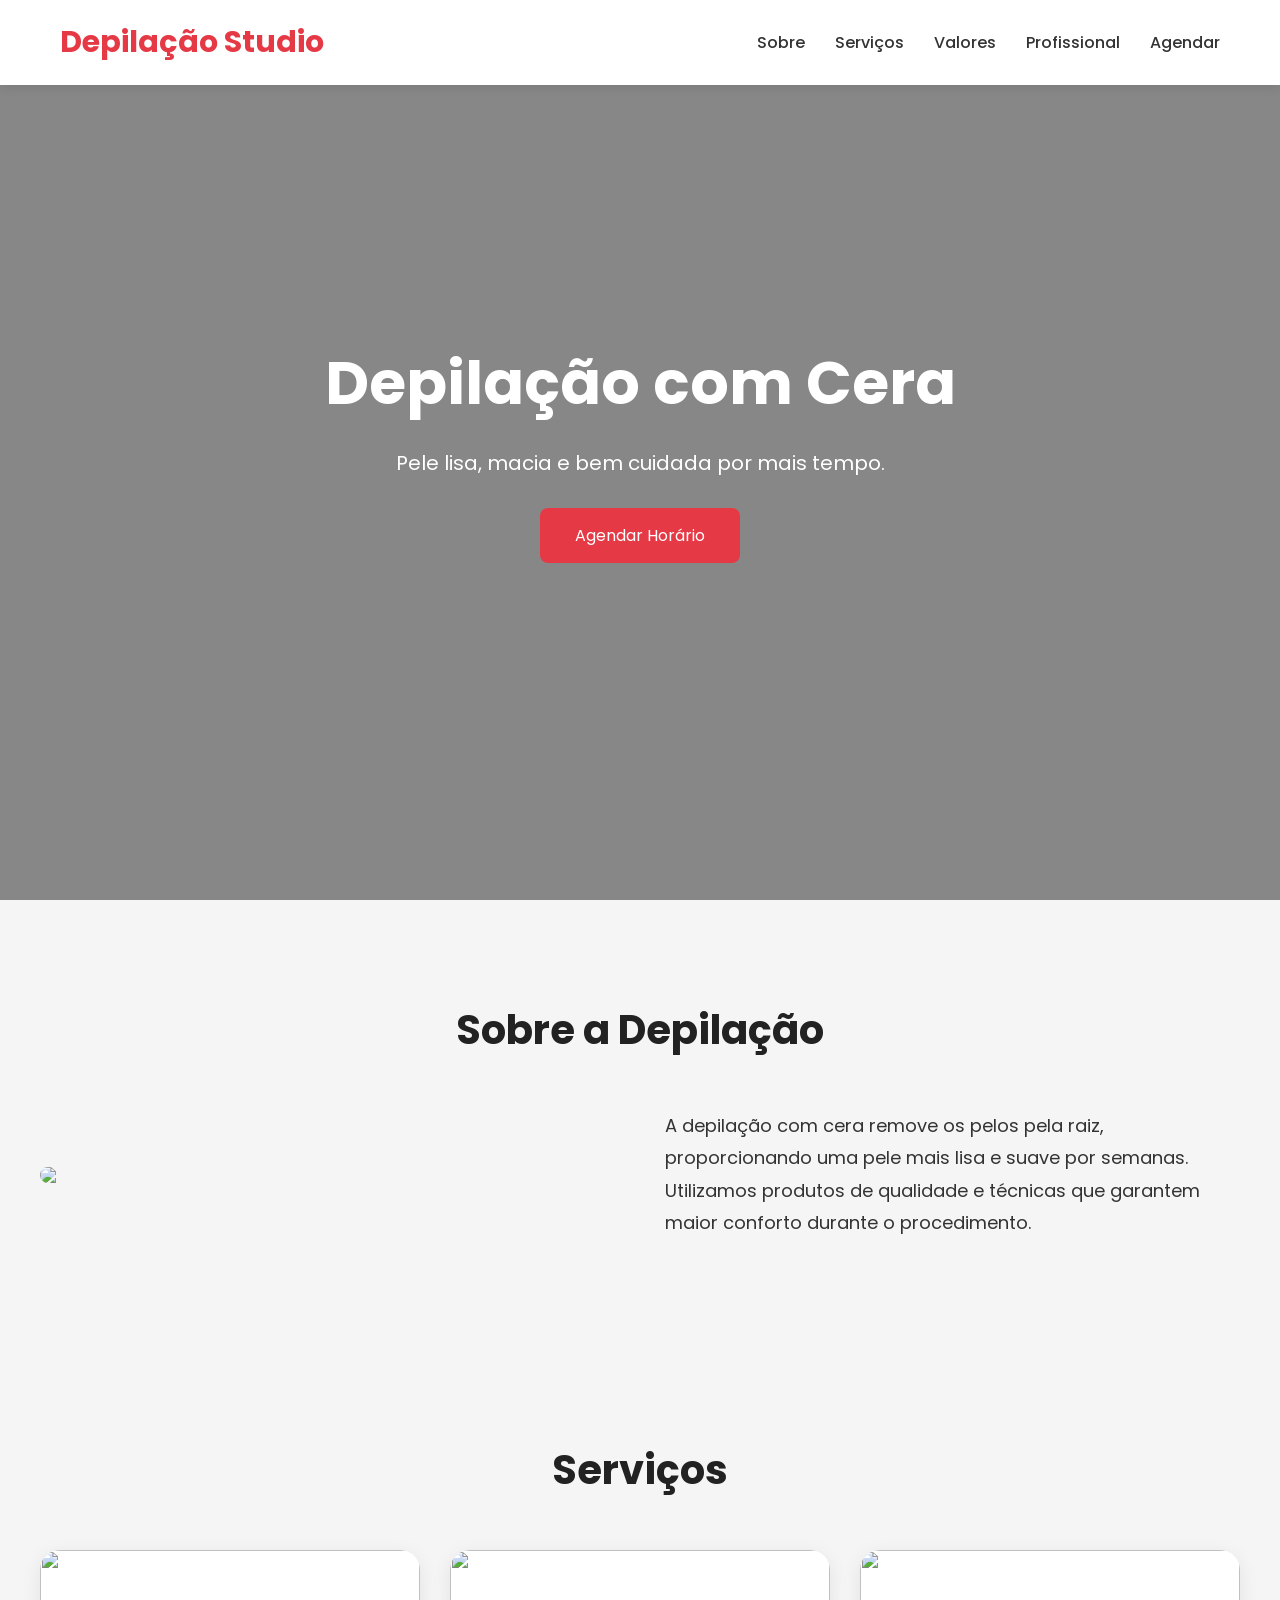
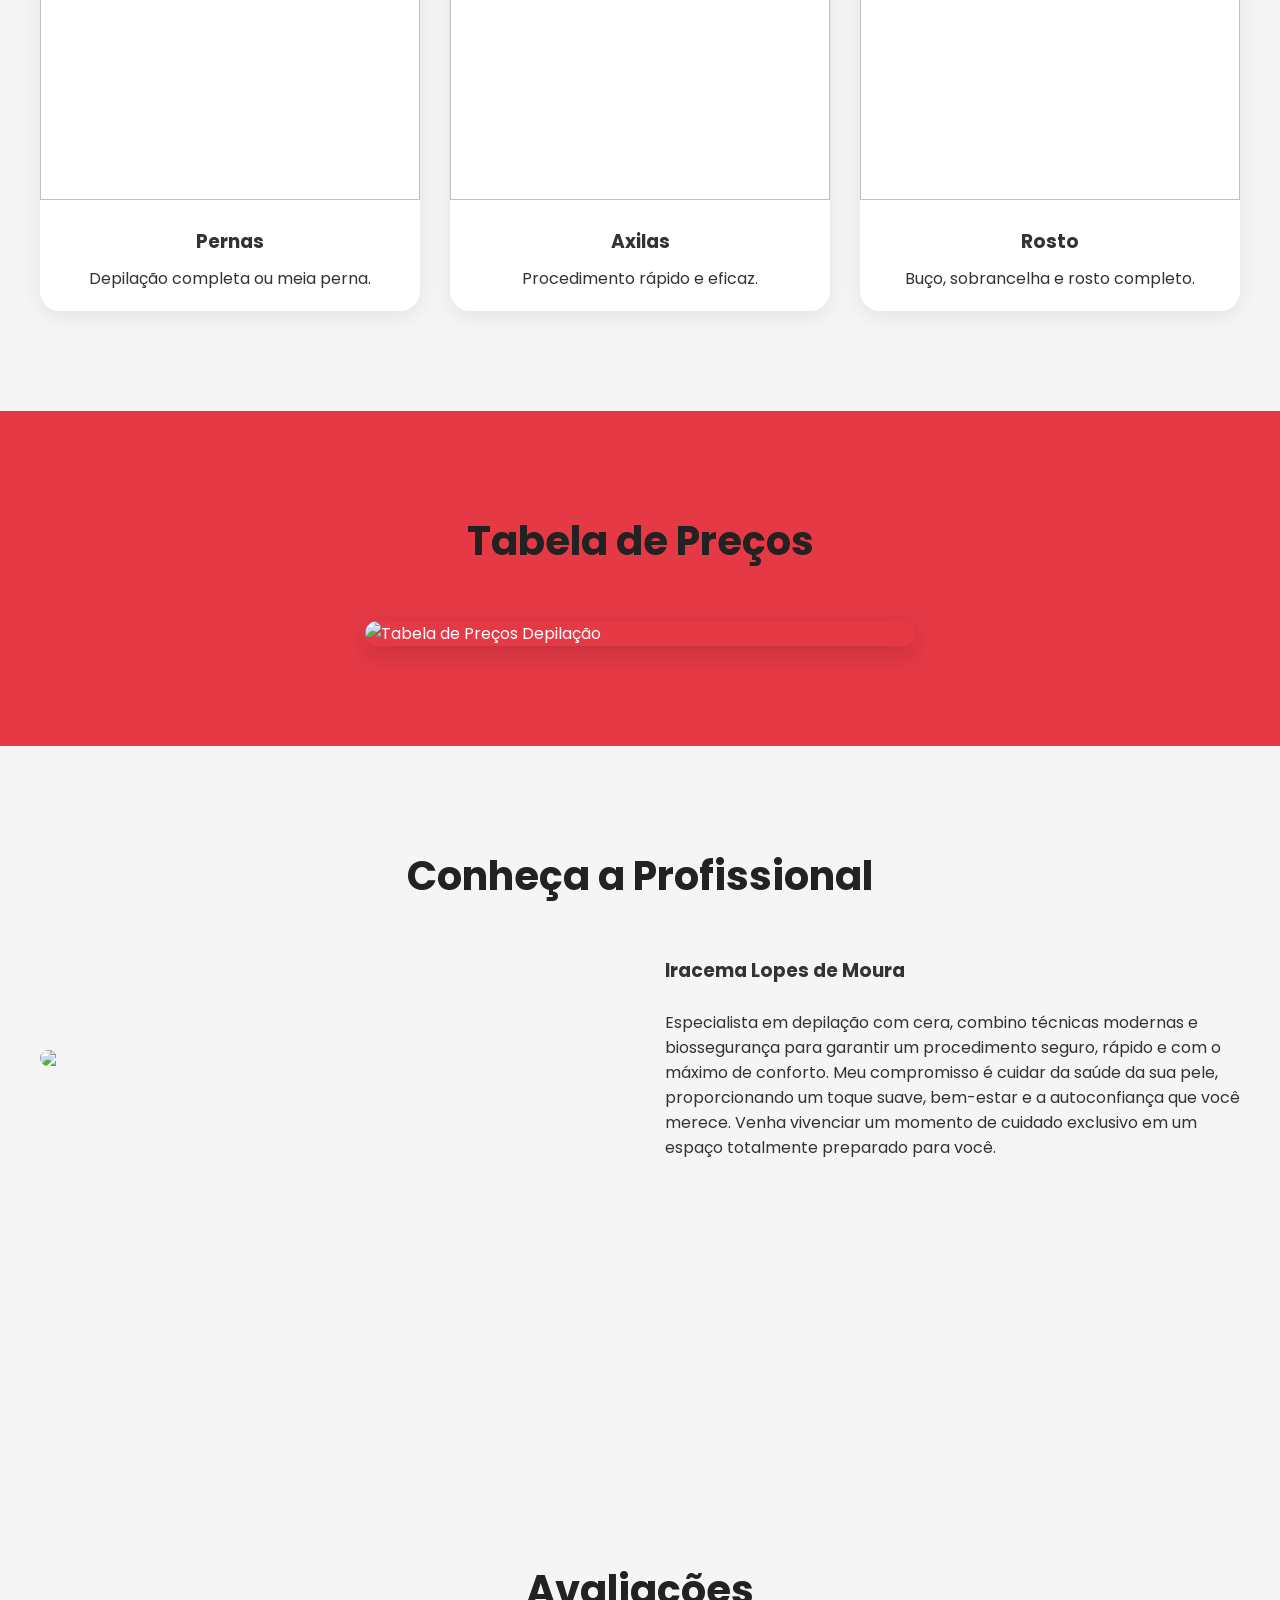
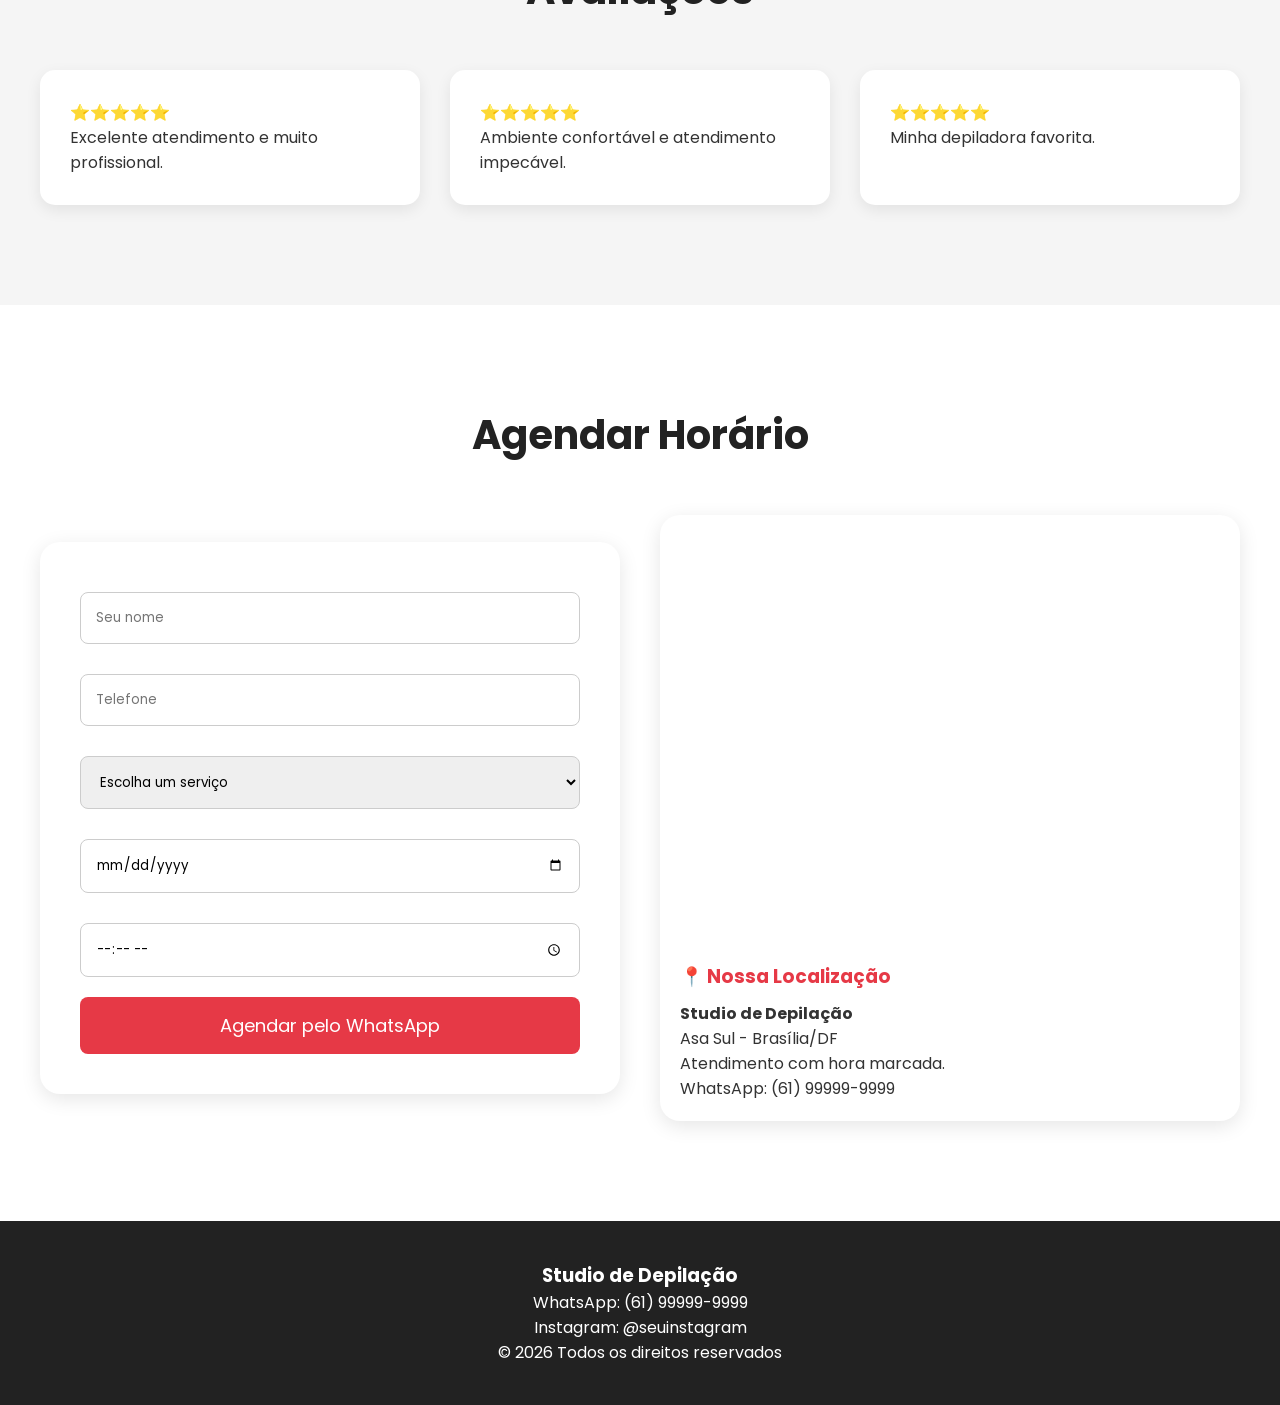
==== index.html @ 539e124a "Criado o site" ====
<!DOCTYPE html>
<html lang="pt-BR">
<head>
<meta charset="UTF-8">
<meta name="viewport" content="width=device-width, initial-scale=1.0">
<title>Studio de Depilação</title>

<link href="https://fonts.googleapis.com/css2?family=Poppins:wght@300;400;500;600;700&display=swap" rel="stylesheet">

<style>

*{
margin:0;
padding:0;
box-sizing:border-box;
font-family:'Poppins',sans-serif;
}

html{
scroll-behavior:smooth;
}

body{
background:#f5f5f5;
color:#333;
}

header{
position:fixed;
width:100%;
top:0;
left:0;
background:white;
box-shadow:0 2px 10px rgba(0,0,0,.1);
z-index:999;
}

nav{
max-width:1200px;
margin:auto;
display:flex;
justify-content:space-between;
align-items:center;
padding:20px;
}

.logo{
font-size:30px;
font-weight:700;
color:#e63946;
}

nav ul{
display:flex;
list-style:none;
gap:30px;
}

nav a{
text-decoration:none;
color:#333;
font-weight:500;
}

.hero{
height:100vh;
background:
linear-gradient(rgba(0,0,0,.45),rgba(0,0,0,.45)),
url('Reall.png');
background-size:cover;
background-position:center;
display:flex;
align-items:center;
justify-content:center;
text-align:center;
color:white;
padding:20px;
}

.hero-content h1{
font-size:60px;
margin-bottom:20px;
}

.hero-content p{
font-size:20px;
margin-bottom:30px;
}

.btn{
background:#e63946;
padding:15px 35px;
color:white;
text-decoration:none;
border-radius:8px;
display:inline-block;
transition:.3s;
}

.btn:hover{
background:#c1121f;
}

section{
padding:100px 20px;
}

.container{
max-width:1200px;
margin:auto;
}

.section-title{
text-align:center;
font-size:40px;
margin-bottom:50px;
color:#222;
}

.about{
display:grid;
grid-template-columns:1fr 1fr;
gap:50px;
align-items:center;
}

.about img{
width:100%;
border-radius:20px;
}

.about p{
line-height:1.8;
font-size:18px;
}

.services{
display:grid;
grid-template-columns:repeat(auto-fit,minmax(250px,1fr));
gap:30px;
}

.card{
background:white;
border-radius:20px;
overflow:hidden;
box-shadow:0 5px 20px rgba(0,0,0,.08);
transition:.3s;
}

.card:hover{
transform:translateY(-10px);
}

.card img{
width:100%;
height:250px;
object-fit:cover;
}

.card-content{
padding:20px;
text-align:center;
}

.card-content h3{
margin-bottom:10px;
}

.pricing{
background:#e63946;
color:white;
}

.price-card {
background: transparent;
max-width: 550px; /* Tamanho ideal para visualização da tabela no PC */
margin: auto;
border-radius: 20px;
overflow: hidden;
box-shadow: 0 8px 25px rgba(0,0,0,.15);
}

.price-card img {
width: 100%;      /* Força a imagem a ocupar todo o espaço do card */
height: auto;     /* Mantém a proporção perfeita sem distorcer */
display: block;
}

.price-list{
list-style:none;
padding:30px;
}

.price-list li{
display:grid;
grid-template-columns:20px 1fr auto;
gap:10px;
align-items:center;
padding:14px 0;
border-bottom:1px solid #eee;
font-size:18px;
color:#333;
}

.price-list li:last-child{
border-bottom:none;
}

.price-list li::before{
content:"•";
color:#e63946;
font-size:28px;
}

.price-list strong{
color:#e63946;
}

.professional{
display:grid;
grid-template-columns:1fr 1fr;
gap:50px;
align-items:center;
}

.professional img{
width:100%;
border-radius:20px;
}

.gallery{
display:grid;
grid-template-columns:repeat(auto-fit,minmax(300px,1fr));
gap:20px;
}

.gallery img{
width:100%;
height:300px;
object-fit:cover;
border-radius:15px;
}

.testimonials{
display:grid;
grid-template-columns:repeat(auto-fit,minmax(300px,1fr));
gap:30px;
}

.testimonial{
background:white;
padding:30px;
border-radius:15px;
box-shadow:0 5px 15px rgba(0,0,0,.08);
}

.booking{
background:#fff;
}

.booking-grid{
display:grid;
grid-template-columns:1fr 1fr;
gap:40px;
align-items:start;
}

.map-box{
background:white;
padding:20px;
border-radius:20px;
box-shadow:0 5px 20px rgba(0,0,0,.1);
}

.map-box iframe{
width:100%;
height:400px;
border:none;
border-radius:15px;
}

.location-info{
margin-top:20px;
}

.location-info h3{
color:#e63946;
margin-bottom:10px;
}

form{
background:white;
padding:40px;
border-radius:20px;
box-shadow:0 5px 20px rgba(0,0,0,.1);
max-width:700px;
margin:auto;
}

input,
select,
textarea{
width:100%;
padding:15px;
margin-top:10px;
margin-bottom:20px;
border:1px solid #ccc;
border-radius:8px;
}

button{
background:#e63946;
color:white;
border:none;
padding:15px;
width:100%;
font-size:18px;
border-radius:8px;
cursor:pointer;
}

footer{
background:#222;
color:white;
text-align:center;
padding:40px;
}

@media(max-width:768px){

.hero-content h1{
font-size:38px;
}

.about,
.professional,
.booking-grid{
grid-template-columns:1fr;
}

nav ul{
display:none;
}

}

</style>
</head>

<body>

<header>
<nav>

<div class="logo">Depilação Studio</div>

<ul>
<li><a href="#sobre">Sobre</a></li>
<li><a href="#servicos">Serviços</a></li>
<li><a href="#valores">Valores</a></li>
<li><a href="#profissional">Profissional</a></li>
<li><a href="#agendar">Agendar</a></li>
</ul>

</nav>
</header>

<section class="hero">

<div class="hero-content">

<h1>Depilação com Cera</h1>

<p>Pele lisa, macia e bem cuidada por mais tempo.</p>

<a href="#agendar" class="btn">
Agendar Horário
</a>

</div>

</section>

<section id="sobre">

<div class="container">

<h2 class="section-title">
Sobre a Depilação
</h2>

<div class="about">

<img src="Cerareal.png">

<div>

<p>
A depilação com cera remove os pelos pela raiz,
proporcionando uma pele mais lisa e suave por semanas.
Utilizamos produtos de qualidade e técnicas que garantem
maior conforto durante o procedimento.
</p>

</div>

</div>

</div>

</section>

<section id="servicos">

<div class="container">

<h2 class="section-title">
Serviços
</h2>

<div class="services">
<div class="card">
<img src="pernas.jpg">
<div class="card-content">
<h3>Pernas</h3>
<p>Depilação completa ou meia perna.</p>
</div>
</div>

<div class="card">
<img src="axilass.jpg">
<div class="card-content">
<h3>Axilas</h3>
<p>Procedimento rápido e eficaz.</p>
</div>
</div>

<div class="card">
<img src="rosto.jpg">
<div class="card-content">
<h3>Rosto</h3>
<p>Buço, sobrancelha e rosto completo.</p>
</div>
</div>

</div>

</div>

</section>

<section id="valores" class="pricing">

<div class="container">

<h2 class="section-title">
Tabela de Preços
</h2>

<div class="price-card">

<img src="Gemini_Generated_Image_33wbr433wbr433wb.png" alt="Tabela de Preços Depilação">

</div>

</div>

</section>

<section id="profissional">

<div class="container">

<h2 class="section-title">
Conheça a Profissional
</h2>

<div class="professional">

<img src="Captura de tela 2026-06-19 001418.png">

<div>

<h3>Iracema Lopes de Moura</h3>

<br>

<p>
Especialista em depilação com cera, combino técnicas modernas e biossegurança para garantir um procedimento seguro, rápido e com o máximo de conforto. Meu compromisso é cuidar da saúde da sua pele, proporcionando um toque suave, bem-estar e a autoconfiança que você merece. Venha vivenciar um momento de cuidado exclusivo em um espaço totalmente preparado para você.
</p>

</div>

</div>

</div>

</section>

<section>

<div class="container">

</div>

</div>

</section>

<section>

<div class="container">

<h2 class="section-title">
Avaliações
</h2>

<div class="testimonials">

<div class="testimonial">
⭐⭐⭐⭐⭐
<p>Excelente atendimento e muito profissional.</p>
</div>

<div class="testimonial">
⭐⭐⭐⭐⭐
<p>Ambiente confortável e atendimento impecável.</p>
</div>

<div class="testimonial">
⭐⭐⭐⭐⭐
<p>Minha depiladora favorita.</p>
</div>

</div>

</div>

</section>

<section id="agendar" class="booking">

<div class="container">

<h2 class="section-title">
Agendar Horário
</h2>

<div class="booking-grid">

<form id="bookingForm">

<input
type="text"
id="nome"
placeholder="Seu nome"
required>

<input
type="tel"
id="telefone"
placeholder="Telefone"
required>

<select id="servico" required>

<option value="">
Escolha um serviço
</option>

<option>Perna Inteira</option>
<option>Meia Perna</option>
<option>Contorno Completo</option>
<option>Contorno Simples</option>
<option>Axilas</option>
<option>Buço</option>
<option>Barriga</option>
<option>Costas</option>
<option>Braços</option>
<option>Coxa</option>

</select>

<input
type="date"
id="data"
required>

<input
type="time"
id="hora"
required>

<button type="submit">
Agendar pelo WhatsApp
</button>

</form>

<div class="map-box">

<iframe
src="https://maps.google.com/maps?q=Asa%20Sul%20Brasilia%20DF&t=&z=15&ie=UTF8&iwloc=&output=embed"
loading="lazy"
allowfullscreen>
</iframe>

<div class="location-info">

<h3>📍 Nossa Localização</h3>

<p><strong>Studio de Depilação</strong></p>

<p>Asa Sul - Brasília/DF</p>

<p>Atendimento com hora marcada.</p>

<p>WhatsApp: (61) 99999-9999</p>

</div>

</div>

</div>

</div>

</section>

<footer>

<h3>Studio de Depilação</h3>

<p>WhatsApp: (61) 99999-9999</p>

<p>Instagram: @seuinstagram</p>

<p>©️ 2026 Todos os direitos reservados</p>

</footer>

<script>

document
.getElementById("bookingForm")
.addEventListener("submit", function(e){

e.preventDefault();

const nome =
document.getElementById("nome").value;

const telefone =
document.getElementById("telefone").value;

const servico =
document.getElementById("servico").value;

const data =
document.getElementById("data").value;

const hora =
document.getElementById("hora").value;

const mensagem =
`Olá! Gostaria de agendar um horário.

Nome: ${nome}
Telefone: ${telefone}
Serviço: ${servico}
Data: ${data}
Horário: ${hora}`;

const numero = "5561999999999";

window.open(
`https://wa.me/${numero}?text=${encodeURIComponent(mensagem)}`,
"_blank"
);

});

</script>

</body>
</html>
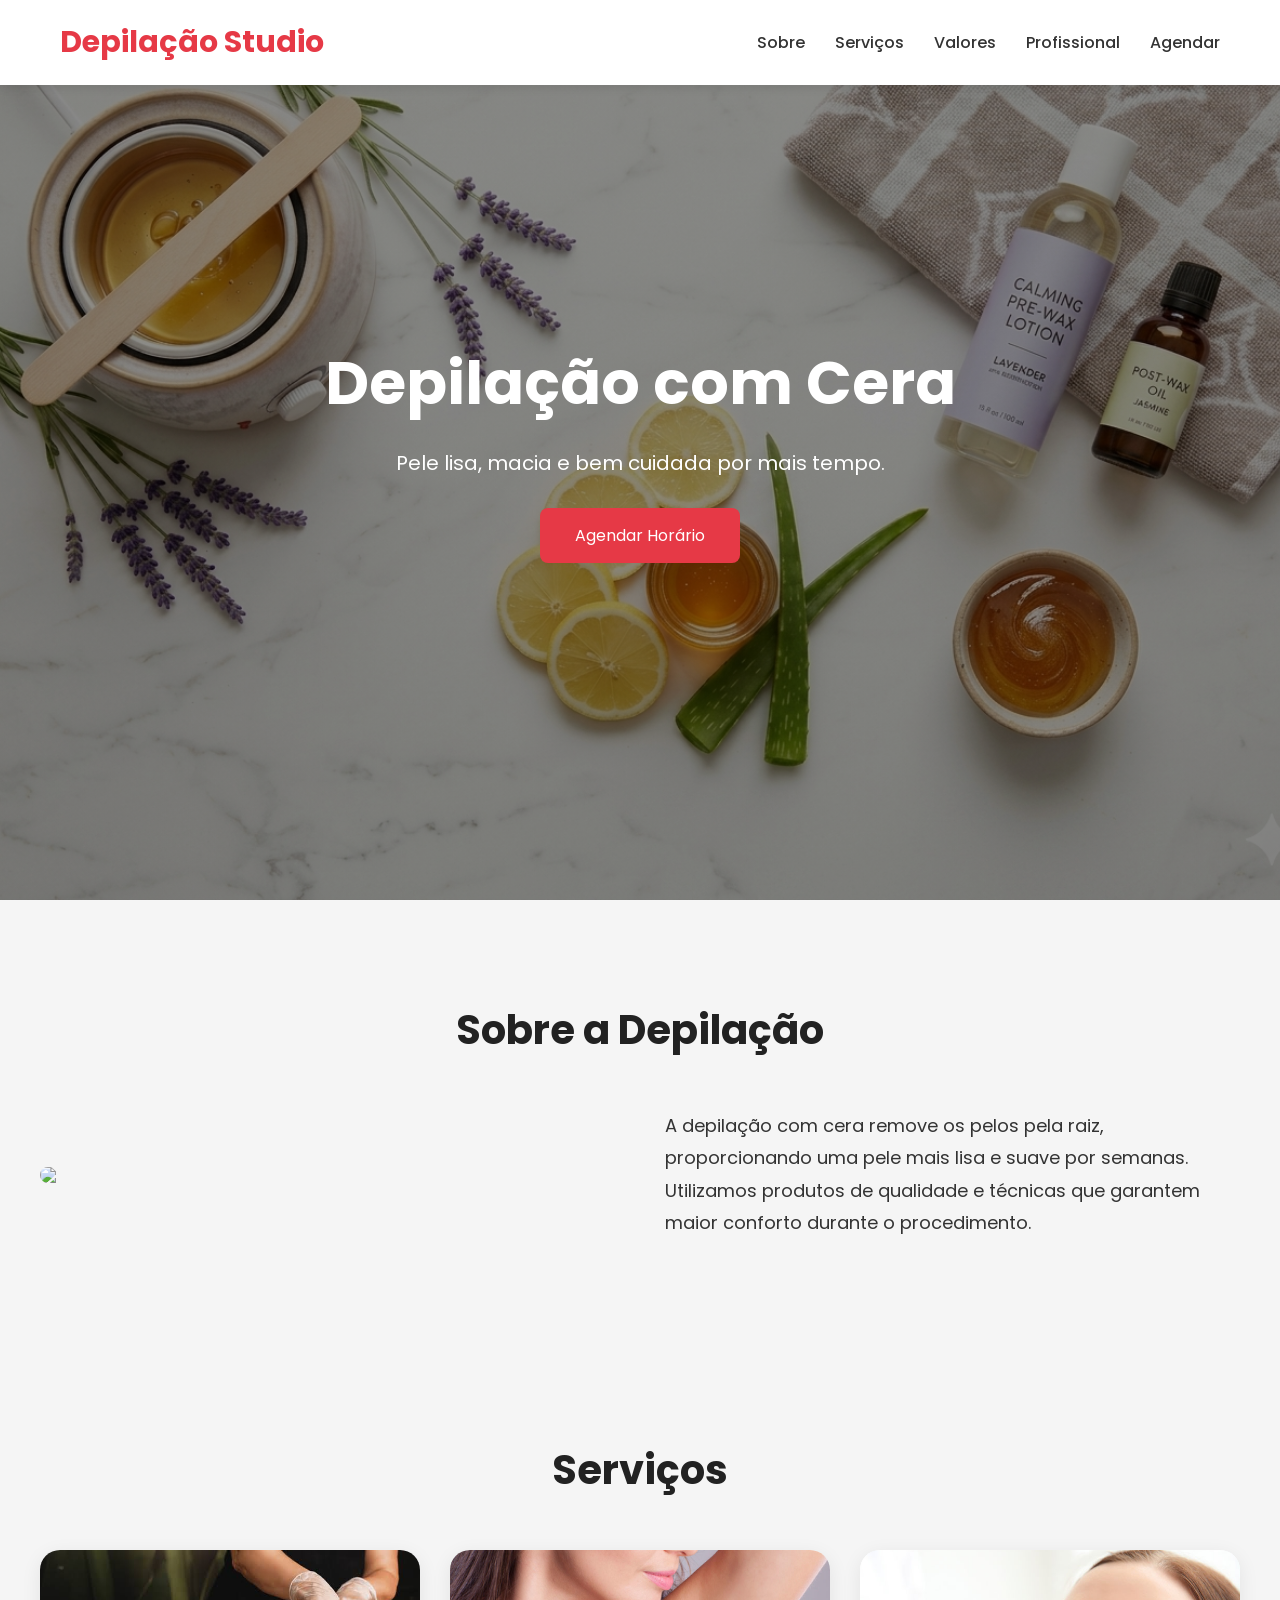
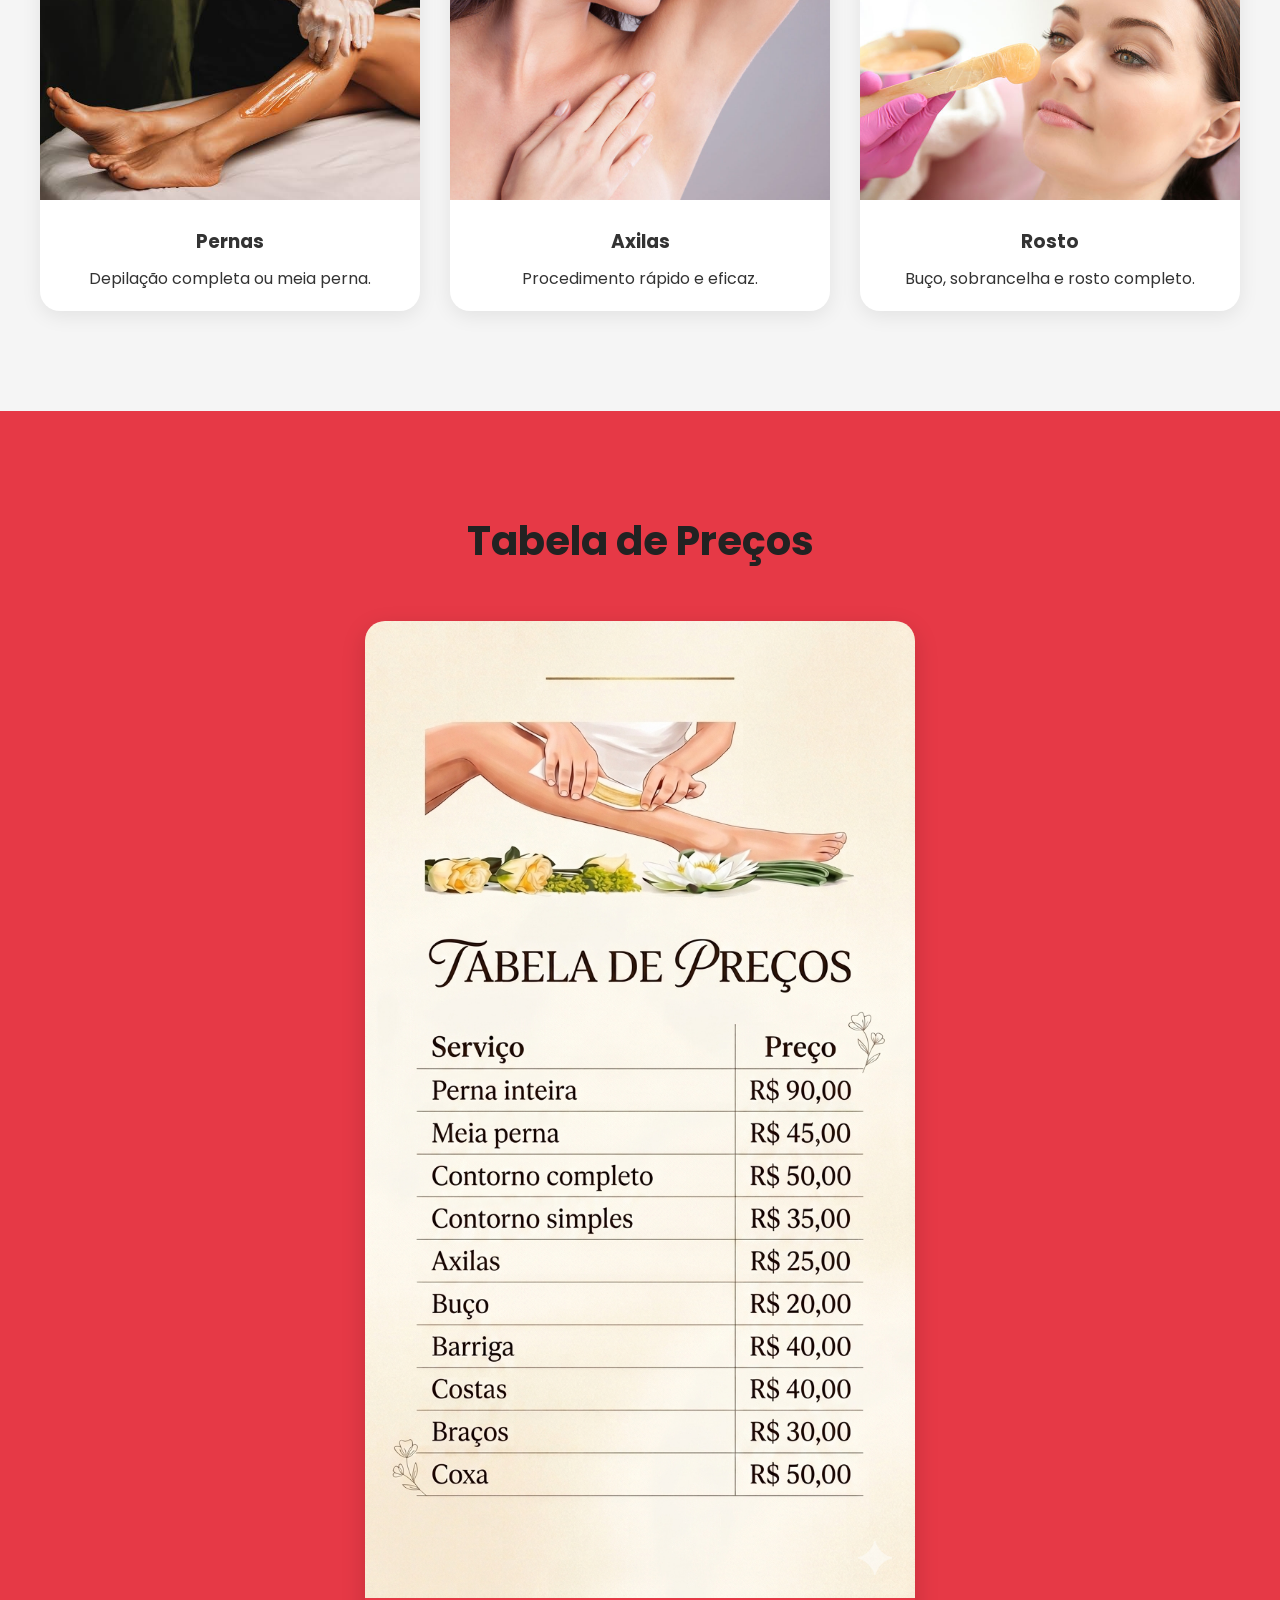
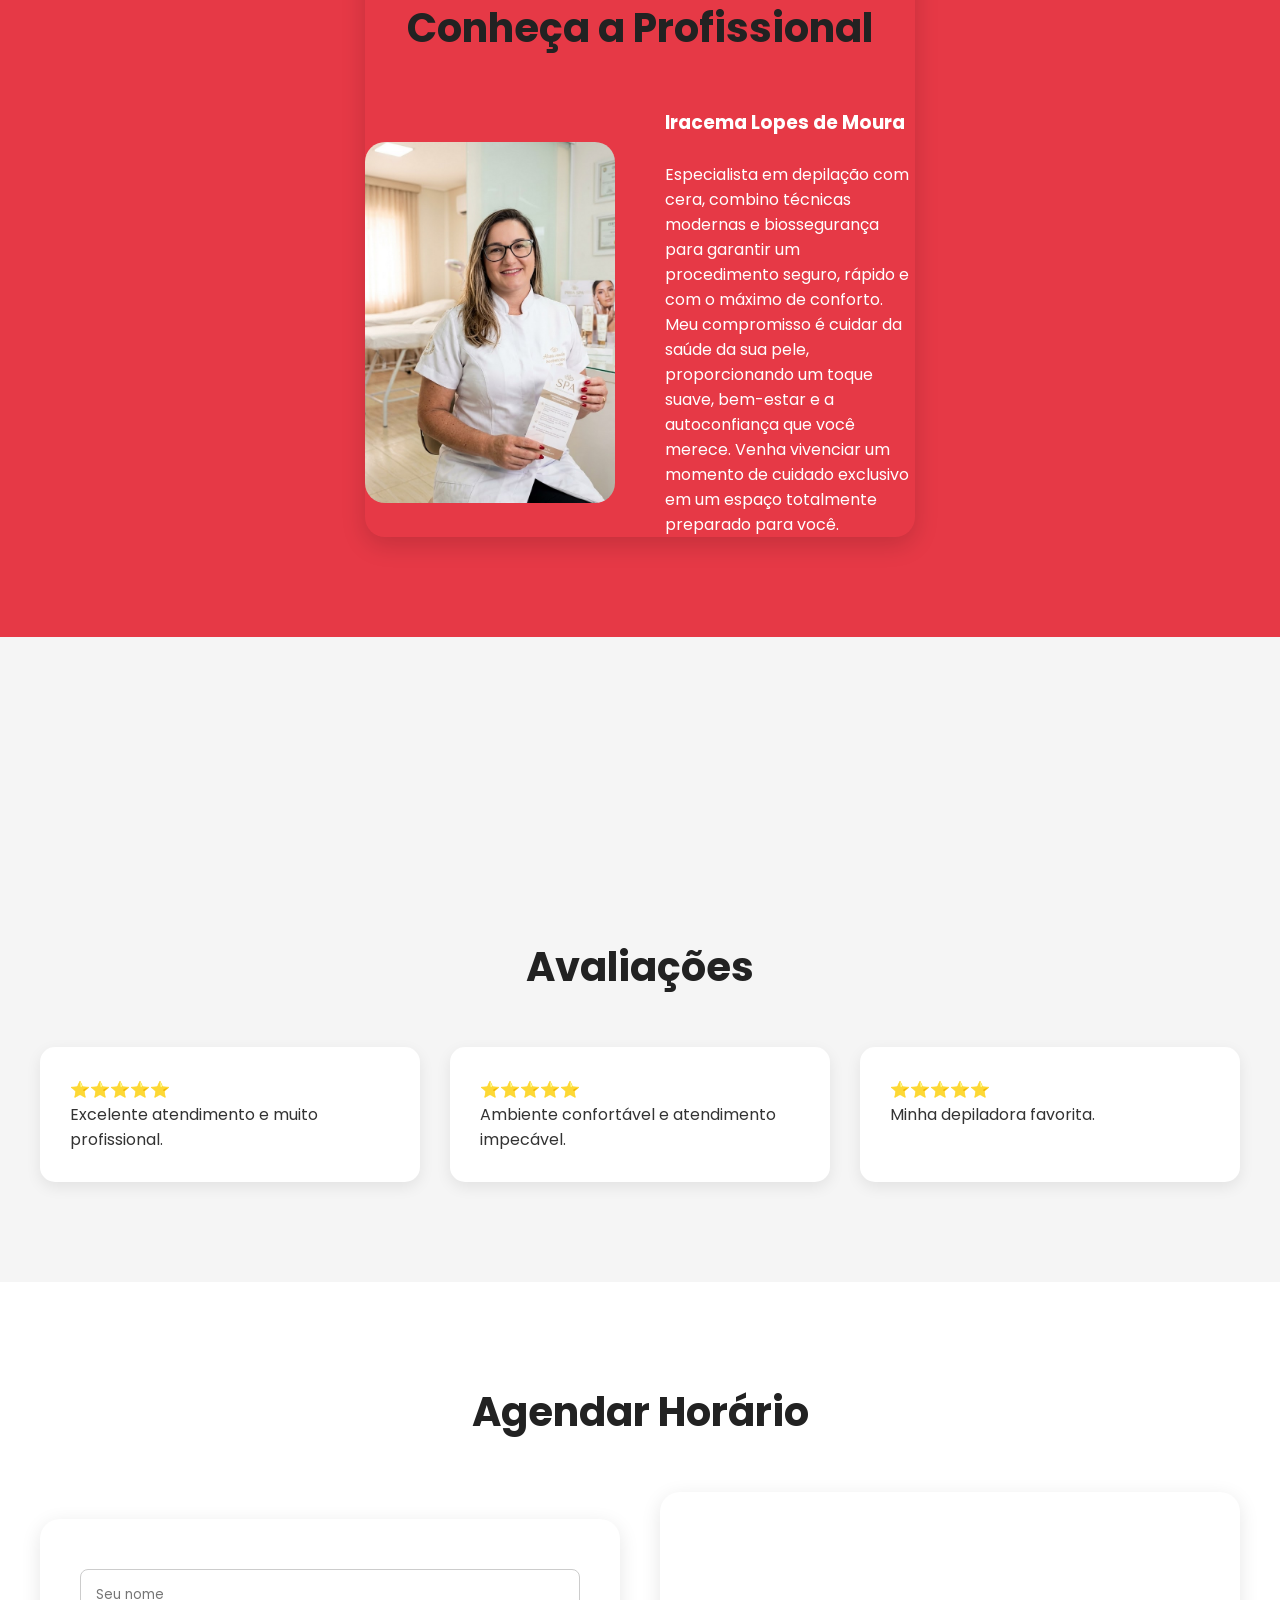
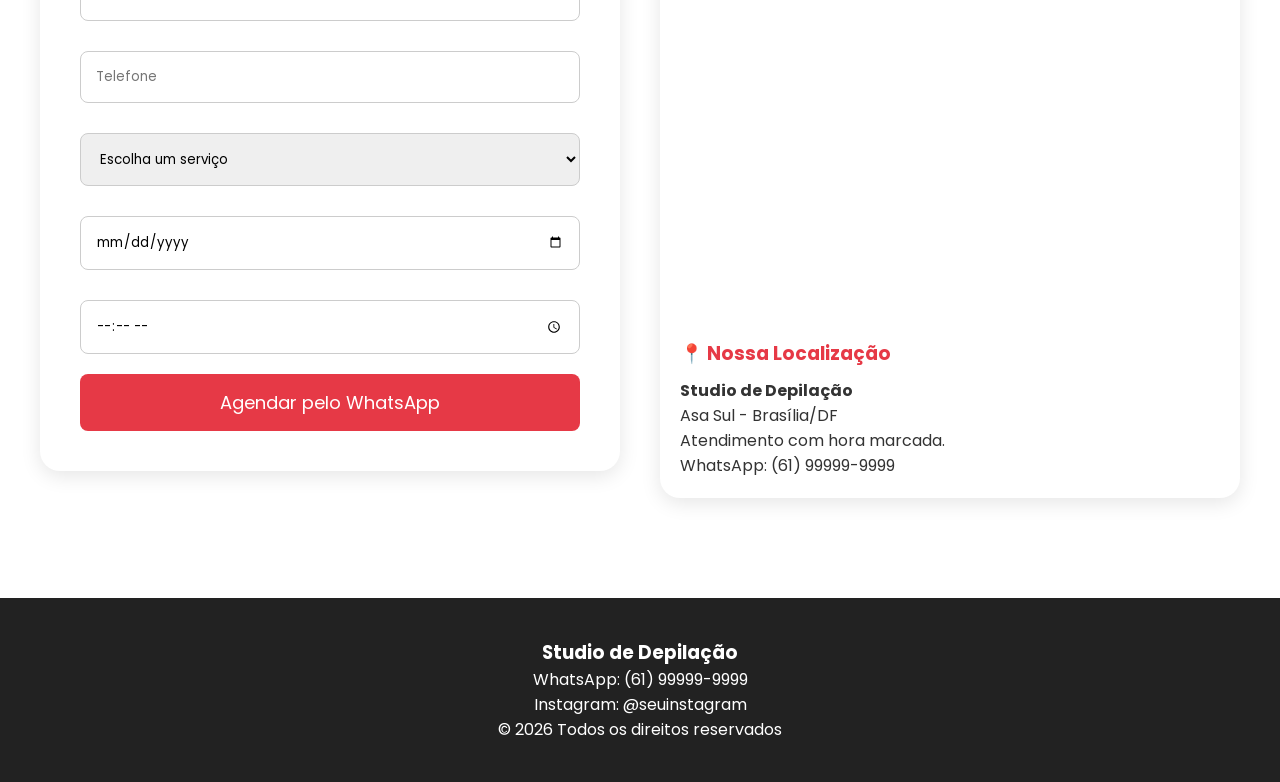
==== commit a2c4c370: "refactor: changing image links" ====
--- a/index.html
+++ b/index.html
@@ -66,7 +66,7 @@
 height:100vh;
 background:
 linear-gradient(rgba(0,0,0,.45),rgba(0,0,0,.45)),
-url('Reall.png');
+url('imagens/Reall.png');
 background-size:cover;
 background-position:center;
 display:flex;
@@ -174,7 +174,7 @@
 
 .price-card {
 background: transparent;
-max-width: 550px; /* Tamanho ideal para visualização da tabela no PC */
+max-width: 550px; 
 margin: auto;
 border-radius: 20px;
 overflow: hidden;
@@ -182,8 +182,8 @@
 }
 
 .price-card img {
-width: 100%;      /* Força a imagem a ocupar todo o espaço do card */
-height: auto;     /* Mantém a proporção perfeita sem distorcer */
+width: 100%;      
+height: auto;    
 display: block;
 }
 
@@ -421,7 +421,7 @@
 
 <div class="services">
 <div class="card">
-<img src="pernas.jpg">
+<img src="imagens/pernas.jpg" alt="depilação de axilas">
 <div class="card-content">
 <h3>Pernas</h3>
 <p>Depilação completa ou meia perna.</p>
@@ -429,7 +429,7 @@
 </div>
 
 <div class="card">
-<img src="axilass.jpg">
+<img src="imagens/axilass.jpg" alt="depilação de Axilas">
 <div class="card-content">
 <h3>Axilas</h3>
 <p>Procedimento rápido e eficaz.</p>
@@ -437,7 +437,7 @@
 </div>
 
 <div class="card">
-<img src="rosto.jpg">
+<img src="imagens/rosto.jpg" alt="depilação de rosto">
 <div class="card-content">
 <h3>Rosto</h3>
 <p>Buço, sobrancelha e rosto completo.</p>
@@ -460,7 +460,7 @@
 
 <div class="price-card">
 
-<img src="Gemini_Generated_Image_33wbr433wbr433wb.png" alt="Tabela de Preços Depilação">
+<img src="imagens/tabelaPrecos.png" alt="tabela de Preços>
 
 </div>
 
@@ -478,7 +478,7 @@
 
 <div class="professional">
 
-<img src="Captura de tela 2026-06-19 001418.png">
+<img src="imagens/profissional.png" alt="Foto da profissiona">
 
 <div>
 
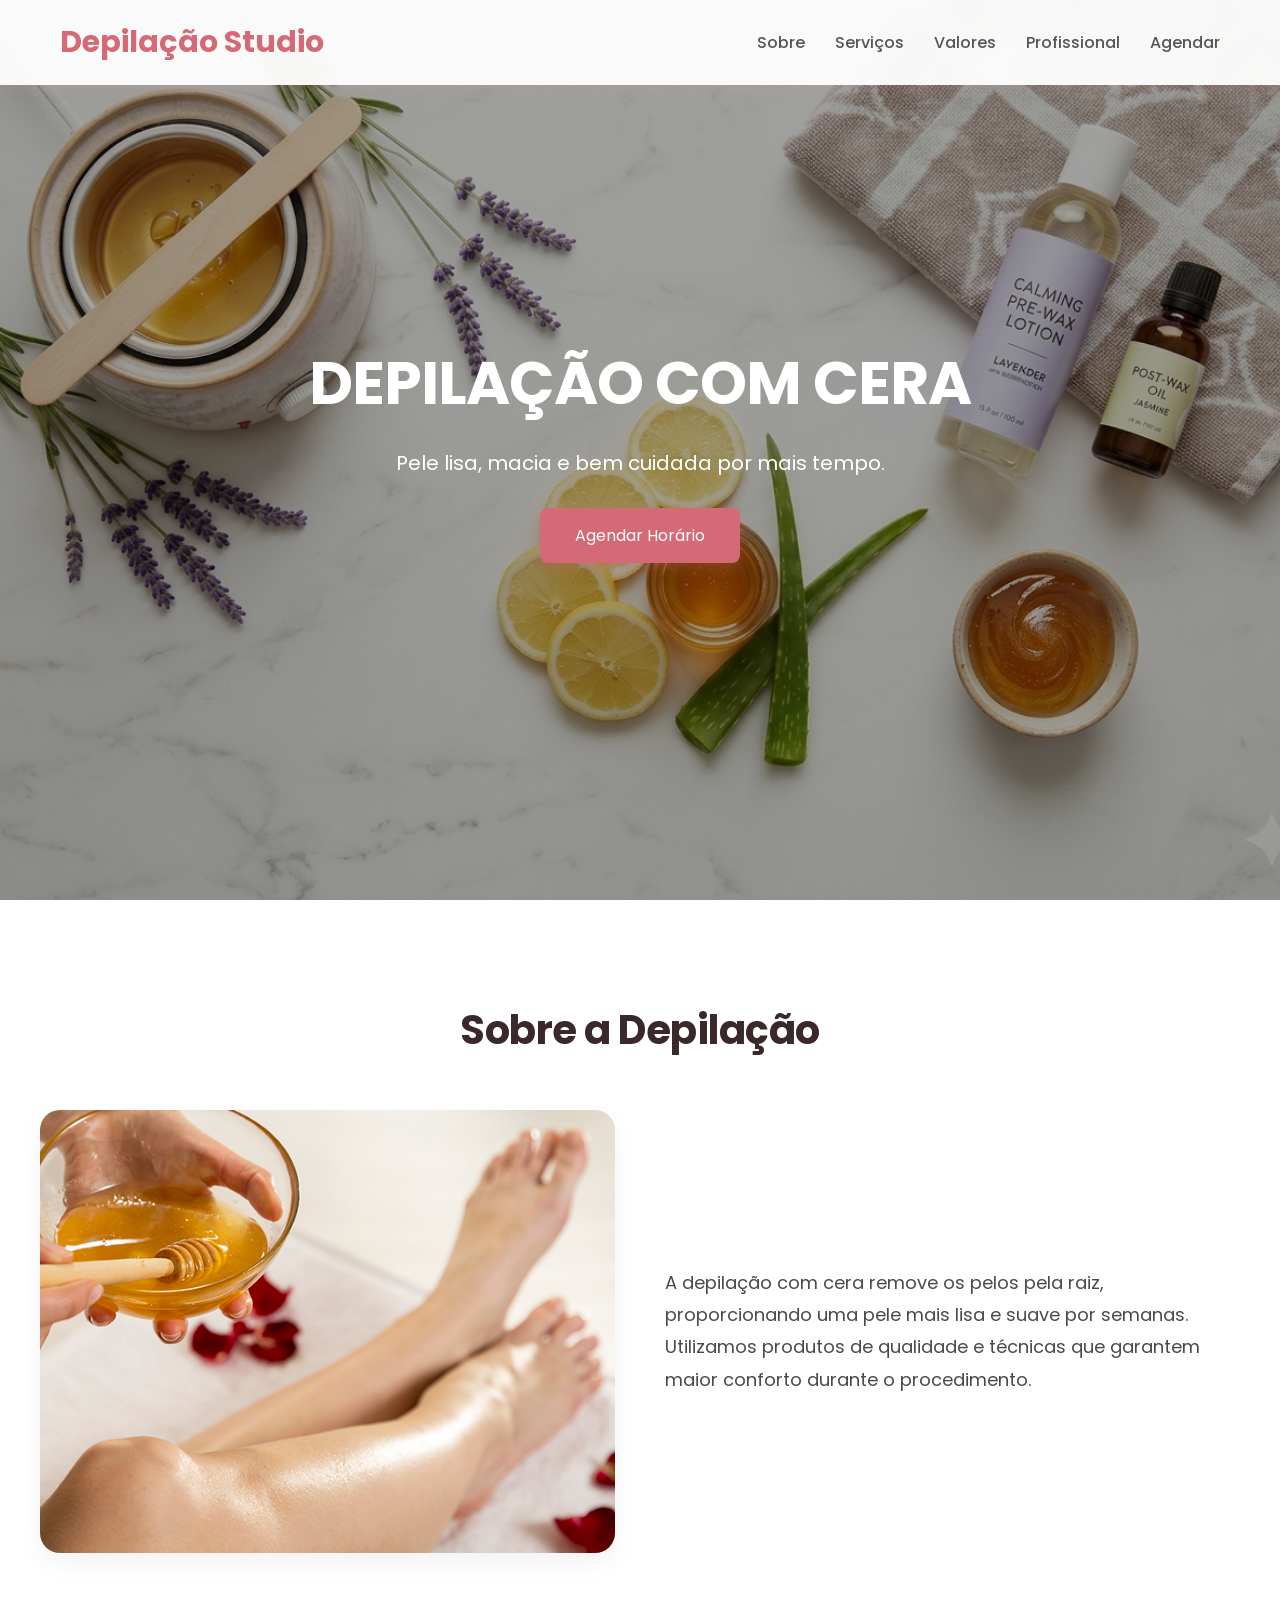
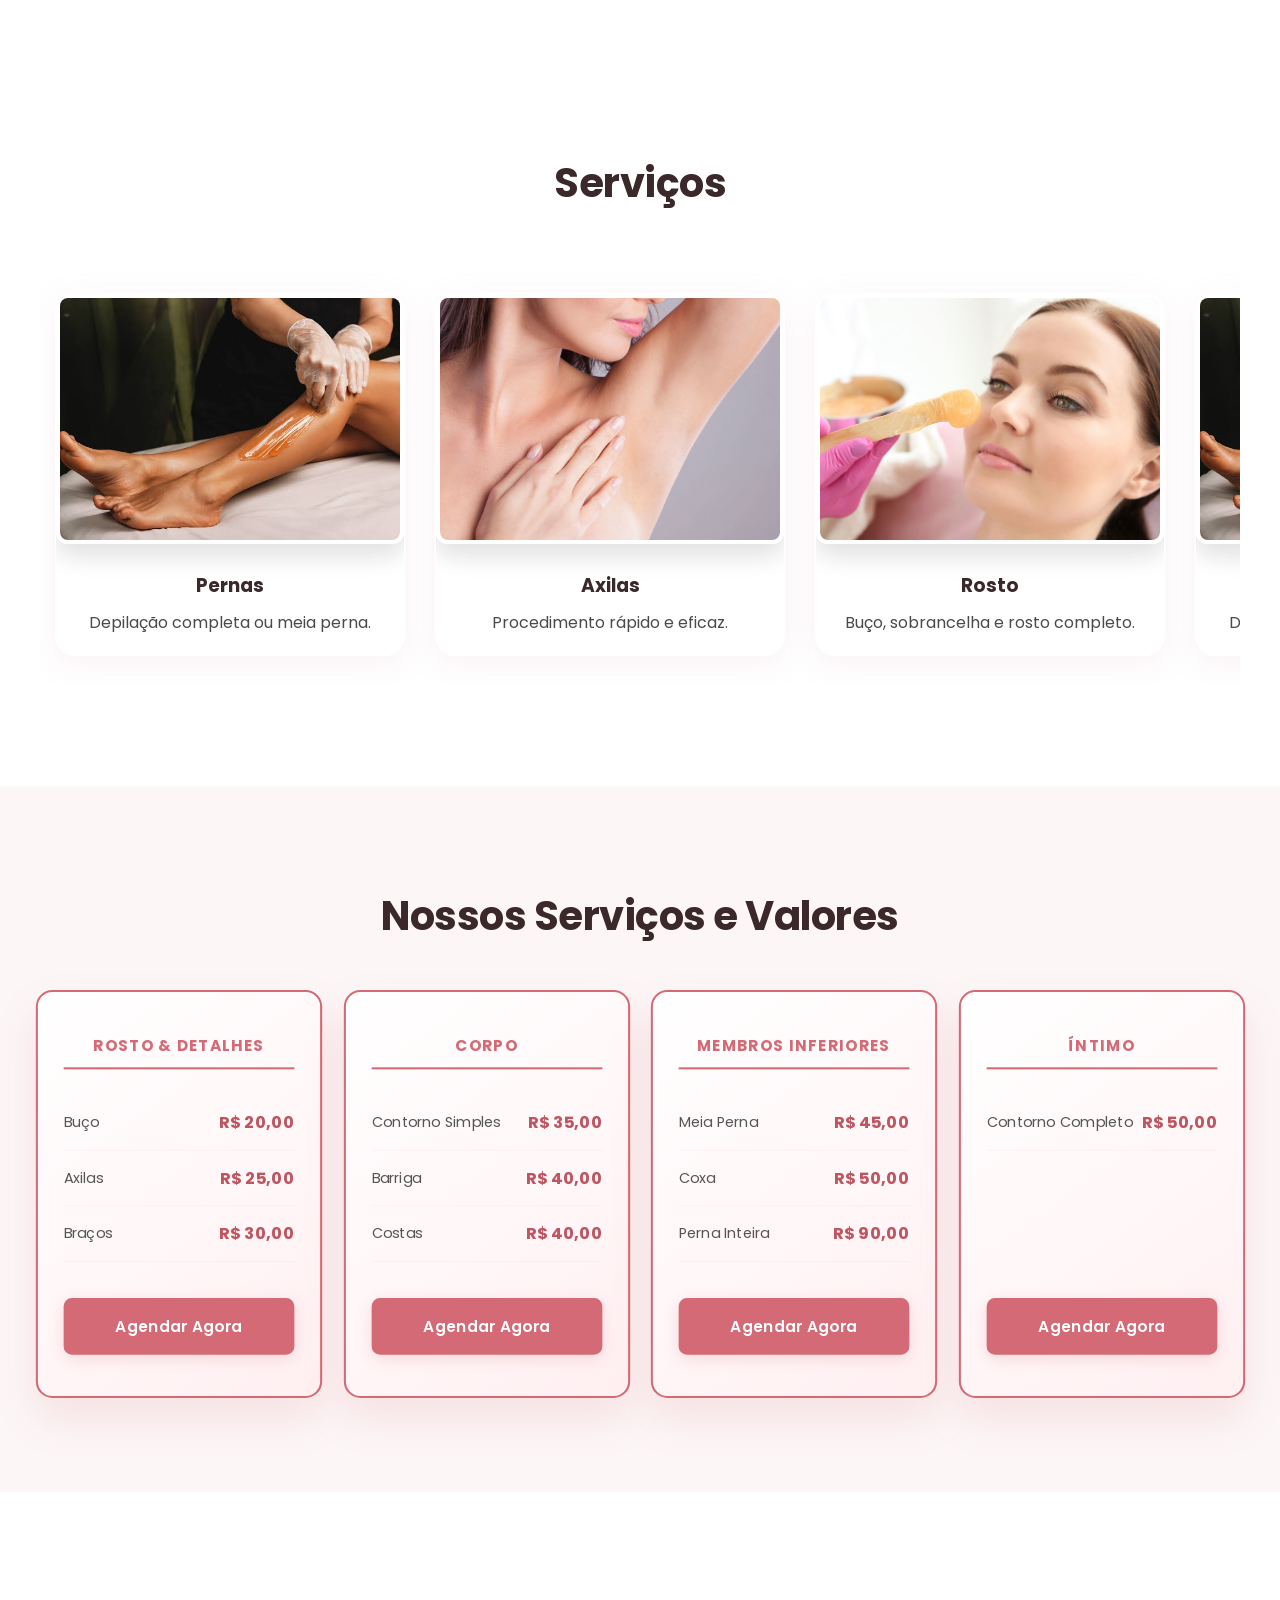
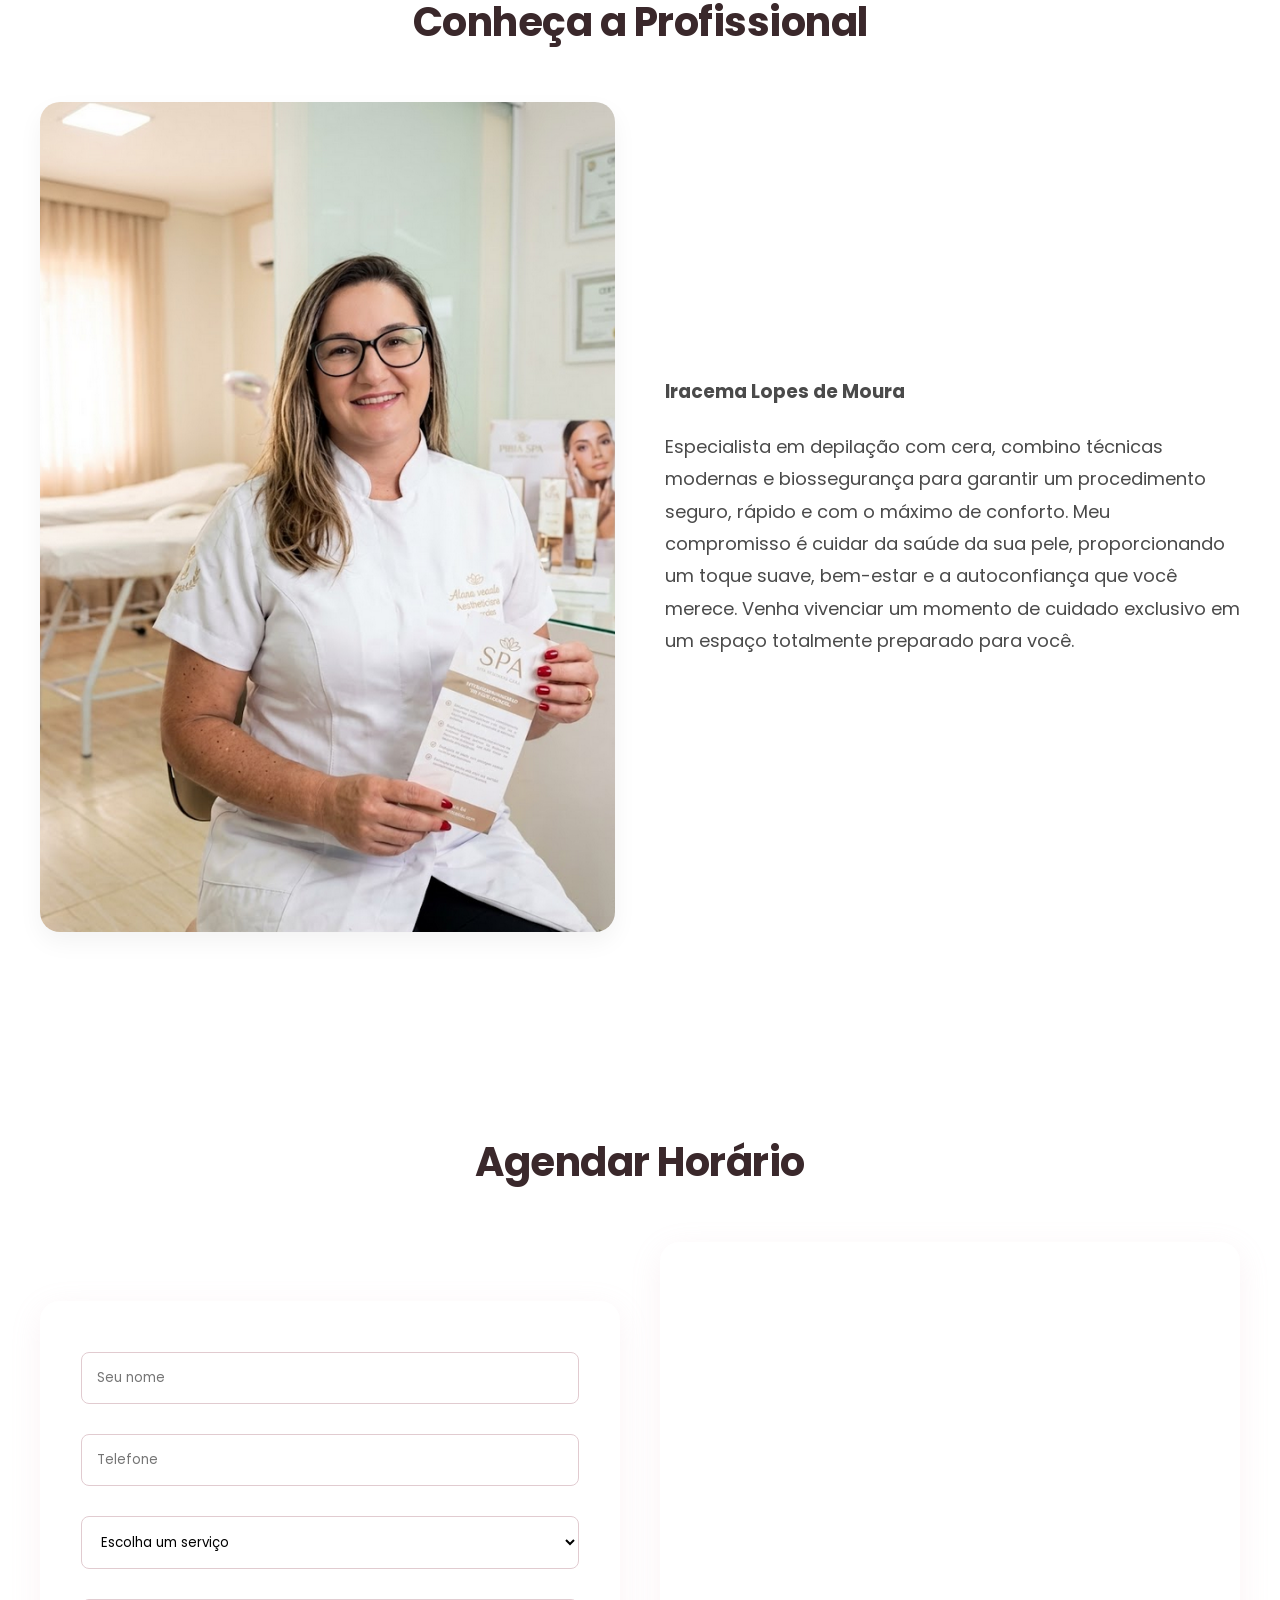
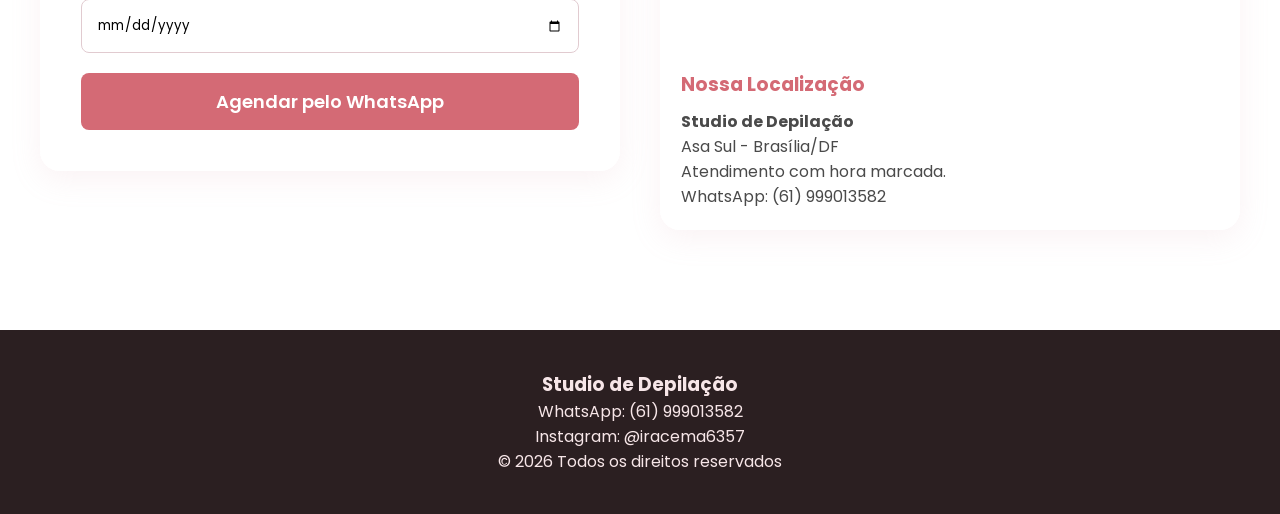
==== commit 6f5bf904: "Refactor: Changing the entire page design" ====
--- a/index.html
+++ b/index.html
@@ -1,687 +1,229 @@
 <!DOCTYPE html>
 <html lang="pt-BR">
 <head>
-<meta charset="UTF-8">
-<meta name="viewport" content="width=device-width, initial-scale=1.0">
-<title>Studio de Depilação</title>
-
-<link href="https://fonts.googleapis.com/css2?family=Poppins:wght@300;400;500;600;700&display=swap" rel="stylesheet">
-
-<style>
-
-*{
-margin:0;
-padding:0;
-box-sizing:border-box;
-font-family:'Poppins',sans-serif;
-}
-
-html{
-scroll-behavior:smooth;
-}
-
-body{
-background:#f5f5f5;
-color:#333;
-}
-
-header{
-position:fixed;
-width:100%;
-top:0;
-left:0;
-background:white;
-box-shadow:0 2px 10px rgba(0,0,0,.1);
-z-index:999;
-}
-
-nav{
-max-width:1200px;
-margin:auto;
-display:flex;
-justify-content:space-between;
-align-items:center;
-padding:20px;
-}
-
-.logo{
-font-size:30px;
-font-weight:700;
-color:#e63946;
-}
-
-nav ul{
-display:flex;
-list-style:none;
-gap:30px;
-}
-
-nav a{
-text-decoration:none;
-color:#333;
-font-weight:500;
-}
-
-.hero{
-height:100vh;
-background:
-linear-gradient(rgba(0,0,0,.45),rgba(0,0,0,.45)),
-url('imagens/Reall.png');
-background-size:cover;
-background-position:center;
-display:flex;
-align-items:center;
-justify-content:center;
-text-align:center;
-color:white;
-padding:20px;
-}
-
-.hero-content h1{
-font-size:60px;
-margin-bottom:20px;
-}
-
-.hero-content p{
-font-size:20px;
-margin-bottom:30px;
-}
-
-.btn{
-background:#e63946;
-padding:15px 35px;
-color:white;
-text-decoration:none;
-border-radius:8px;
-display:inline-block;
-transition:.3s;
-}
-
-.btn:hover{
-background:#c1121f;
-}
-
-section{
-padding:100px 20px;
-}
-
-.container{
-max-width:1200px;
-margin:auto;
-}
-
-.section-title{
-text-align:center;
-font-size:40px;
-margin-bottom:50px;
-color:#222;
-}
-
-.about{
-display:grid;
-grid-template-columns:1fr 1fr;
-gap:50px;
-align-items:center;
-}
-
-.about img{
-width:100%;
-border-radius:20px;
-}
-
-.about p{
-line-height:1.8;
-font-size:18px;
-}
-
-.services{
-display:grid;
-grid-template-columns:repeat(auto-fit,minmax(250px,1fr));
-gap:30px;
-}
-
-.card{
-background:white;
-border-radius:20px;
-overflow:hidden;
-box-shadow:0 5px 20px rgba(0,0,0,.08);
-transition:.3s;
-}
-
-.card:hover{
-transform:translateY(-10px);
-}
-
-.card img{
-width:100%;
-height:250px;
-object-fit:cover;
-}
-
-.card-content{
-padding:20px;
-text-align:center;
-}
-
-.card-content h3{
-margin-bottom:10px;
-}
-
-.pricing{
-background:#e63946;
-color:white;
-}
-
-.price-card {
-background: transparent;
-max-width: 550px; 
-margin: auto;
-border-radius: 20px;
-overflow: hidden;
-box-shadow: 0 8px 25px rgba(0,0,0,.15);
-}
-
-.price-card img {
-width: 100%;      
-height: auto;    
-display: block;
-}
-
-.price-list{
-list-style:none;
-padding:30px;
-}
-
-.price-list li{
-display:grid;
-grid-template-columns:20px 1fr auto;
-gap:10px;
-align-items:center;
-padding:14px 0;
-border-bottom:1px solid #eee;
-font-size:18px;
-color:#333;
-}
-
-.price-list li:last-child{
-border-bottom:none;
-}
-
-.price-list li::before{
-content:"•";
-color:#e63946;
-font-size:28px;
-}
-
-.price-list strong{
-color:#e63946;
-}
-
-.professional{
-display:grid;
-grid-template-columns:1fr 1fr;
-gap:50px;
-align-items:center;
-}
-
-.professional img{
-width:100%;
-border-radius:20px;
-}
-
-.gallery{
-display:grid;
-grid-template-columns:repeat(auto-fit,minmax(300px,1fr));
-gap:20px;
-}
-
-.gallery img{
-width:100%;
-height:300px;
-object-fit:cover;
-border-radius:15px;
-}
-
-.testimonials{
-display:grid;
-grid-template-columns:repeat(auto-fit,minmax(300px,1fr));
-gap:30px;
-}
-
-.testimonial{
-background:white;
-padding:30px;
-border-radius:15px;
-box-shadow:0 5px 15px rgba(0,0,0,.08);
-}
-
-.booking{
-background:#fff;
-}
-
-.booking-grid{
-display:grid;
-grid-template-columns:1fr 1fr;
-gap:40px;
-align-items:start;
-}
-
-.map-box{
-background:white;
-padding:20px;
-border-radius:20px;
-box-shadow:0 5px 20px rgba(0,0,0,.1);
-}
-
-.map-box iframe{
-width:100%;
-height:400px;
-border:none;
-border-radius:15px;
-}
-
-.location-info{
-margin-top:20px;
-}
-
-.location-info h3{
-color:#e63946;
-margin-bottom:10px;
-}
-
-form{
-background:white;
-padding:40px;
-border-radius:20px;
-box-shadow:0 5px 20px rgba(0,0,0,.1);
-max-width:700px;
-margin:auto;
-}
-
-input,
-select,
-textarea{
-width:100%;
-padding:15px;
-margin-top:10px;
-margin-bottom:20px;
-border:1px solid #ccc;
-border-radius:8px;
-}
-
-button{
-background:#e63946;
-color:white;
-border:none;
-padding:15px;
-width:100%;
-font-size:18px;
-border-radius:8px;
-cursor:pointer;
-}
-
-footer{
-background:#222;
-color:white;
-text-align:center;
-padding:40px;
-}
-
-@media(max-width:768px){
-
-.hero-content h1{
-font-size:38px;
-}
-
-.about,
-.professional,
-.booking-grid{
-grid-template-columns:1fr;
-}
-
-nav ul{
-display:none;
-}
-
-}
-
-</style>
+    <meta charset="UTF-8">
+    <meta name="viewport" content="width=device-width, initial-scale=1.0">
+    <title>Studio de Depilação</title>
+
+    <link href="https://fonts.googleapis.com/css2?family=Poppins:wght@300;400;500;600;700&display=swap" rel="stylesheet">
+    <link rel="stylesheet" href="style.css/style.css">
 </head>
 
 <body>
 
-<header>
-<nav>
-
-<div class="logo">Depilação Studio</div>
-
-<ul>
-<li><a href="#sobre">Sobre</a></li>
-<li><a href="#servicos">Serviços</a></li>
-<li><a href="#valores">Valores</a></li>
-<li><a href="#profissional">Profissional</a></li>
-<li><a href="#agendar">Agendar</a></li>
-</ul>
-
-</nav>
-</header>
-
-<section class="hero">
-
-<div class="hero-content">
-
-<h1>Depilação com Cera</h1>
-
-<p>Pele lisa, macia e bem cuidada por mais tempo.</p>
-
-<a href="#agendar" class="btn">
-Agendar Horário
-</a>
-
-</div>
-
-</section>
-
-<section id="sobre">
-
-<div class="container">
-
-<h2 class="section-title">
-Sobre a Depilação
-</h2>
-
-<div class="about">
-
-<img src="Cerareal.png">
-
-<div>
-
-<p>
-A depilação com cera remove os pelos pela raiz,
-proporcionando uma pele mais lisa e suave por semanas.
-Utilizamos produtos de qualidade e técnicas que garantem
-maior conforto durante o procedimento.
-</p>
-
-</div>
-
-</div>
-
-</div>
-
-</section>
-
-<section id="servicos">
-
-<div class="container">
-
-<h2 class="section-title">
-Serviços
-</h2>
-
-<div class="services">
-<div class="card">
-<img src="imagens/pernas.jpg" alt="depilação de axilas">
-<div class="card-content">
-<h3>Pernas</h3>
-<p>Depilação completa ou meia perna.</p>
-</div>
-</div>
-
-<div class="card">
-<img src="imagens/axilass.jpg" alt="depilação de Axilas">
-<div class="card-content">
-<h3>Axilas</h3>
-<p>Procedimento rápido e eficaz.</p>
-</div>
-</div>
-
-<div class="card">
-<img src="imagens/rosto.jpg" alt="depilação de rosto">
-<div class="card-content">
-<h3>Rosto</h3>
-<p>Buço, sobrancelha e rosto completo.</p>
-</div>
-</div>
-
-</div>
-
-</div>
-
-</section>
-
-<section id="valores" class="pricing">
-
-<div class="container">
-
-<h2 class="section-title">
-Tabela de Preços
-</h2>
-
-<div class="price-card">
-
-<img src="imagens/tabelaPrecos.png" alt="tabela de Preços>
-
-</div>
-
-</div>
-
-</section>
-
-<section id="profissional">
-
-<div class="container">
-
-<h2 class="section-title">
-Conheça a Profissional
-</h2>
-
-<div class="professional">
-
-<img src="imagens/profissional.png" alt="Foto da profissiona">
-
-<div>
-
-<h3>Iracema Lopes de Moura</h3>
-
-<br>
-
-<p>
-Especialista em depilação com cera, combino técnicas modernas e biossegurança para garantir um procedimento seguro, rápido e com o máximo de conforto. Meu compromisso é cuidar da saúde da sua pele, proporcionando um toque suave, bem-estar e a autoconfiança que você merece. Venha vivenciar um momento de cuidado exclusivo em um espaço totalmente preparado para você.
-</p>
-
-</div>
-
-</div>
-
-</div>
-
-</section>
-
-<section>
-
-<div class="container">
-
-</div>
-
-</div>
-
-</section>
-
-<section>
-
-<div class="container">
-
-<h2 class="section-title">
-Avaliações
-</h2>
-
-<div class="testimonials">
-
-<div class="testimonial">
-⭐⭐⭐⭐⭐
-<p>Excelente atendimento e muito profissional.</p>
-</div>
-
-<div class="testimonial">
-⭐⭐⭐⭐⭐
-<p>Ambiente confortável e atendimento impecável.</p>
-</div>
-
-<div class="testimonial">
-⭐⭐⭐⭐⭐
-<p>Minha depiladora favorita.</p>
-</div>
-
-</div>
-
-</div>
-
-</section>
-
-<section id="agendar" class="booking">
-
-<div class="container">
-
-<h2 class="section-title">
-Agendar Horário
-</h2>
-
-<div class="booking-grid">
-
-<form id="bookingForm">
-
-<input
-type="text"
-id="nome"
-placeholder="Seu nome"
-required>
-
-<input
-type="tel"
-id="telefone"
-placeholder="Telefone"
-required>
-
-<select id="servico" required>
-
-<option value="">
-Escolha um serviço
-</option>
-
-<option>Perna Inteira</option>
-<option>Meia Perna</option>
-<option>Contorno Completo</option>
-<option>Contorno Simples</option>
-<option>Axilas</option>
-<option>Buço</option>
-<option>Barriga</option>
-<option>Costas</option>
-<option>Braços</option>
-<option>Coxa</option>
-
-</select>
-
-<input
-type="date"
-id="data"
-required>
-
-<input
-type="time"
-id="hora"
-required>
-
-<button type="submit">
-Agendar pelo WhatsApp
-</button>
-
-</form>
-
-<div class="map-box">
-
-<iframe
-src="https://maps.google.com/maps?q=Asa%20Sul%20Brasilia%20DF&t=&z=15&ie=UTF8&iwloc=&output=embed"
-loading="lazy"
-allowfullscreen>
-</iframe>
-
-<div class="location-info">
-
-<h3>📍 Nossa Localização</h3>
-
-<p><strong>Studio de Depilação</strong></p>
-
-<p>Asa Sul - Brasília/DF</p>
-
-<p>Atendimento com hora marcada.</p>
-
-<p>WhatsApp: (61) 99999-9999</p>
-
-</div>
-
-</div>
-
-</div>
-
-</div>
-
-</section>
-
-<footer>
-
-<h3>Studio de Depilação</h3>
-
-<p>WhatsApp: (61) 99999-9999</p>
-
-<p>Instagram: @seuinstagram</p>
-
-<p>©️ 2026 Todos os direitos reservados</p>
-
-</footer>
-
-<script>
-
-document
-.getElementById("bookingForm")
-.addEventListener("submit", function(e){
-
-e.preventDefault();
-
-const nome =
-document.getElementById("nome").value;
-
-const telefone =
-document.getElementById("telefone").value;
-
-const servico =
-document.getElementById("servico").value;
-
-const data =
-document.getElementById("data").value;
-
-const hora =
-document.getElementById("hora").value;
-
-const mensagem =
-`Olá! Gostaria de agendar um horário.
-
-Nome: ${nome}
-Telefone: ${telefone}
-Serviço: ${servico}
-Data: ${data}
-Horário: ${hora}`;
-
-const numero = "5561999999999";
-
-window.open(
-`https://wa.me/${numero}?text=${encodeURIComponent(mensagem)}`,
-"_blank"
-);
-
-});
-
-</script>
+    <header>
+        <nav>
+            <div class="logo">Depilação Studio</div>
+            <ul>
+                <li><a href="#sobre">Sobre</a></li>
+                <li><a href="#servicos">Serviços</a></li>
+                <li><a href="#valores">Valores</a></li>
+                <li><a href="#profissional">Profissional</a></li>
+                <li><a href="#agendar">Agendar</a></li>
+            </ul>
+        </nav>
+    </header>
+
+    <section class="hero">
+        <div class="hero-content">
+            <h1>Depilação com Cera</h1>
+            <p>Pele lisa, macia e bem cuidada por mais tempo.</p>
+            <a href="#agendar" class="btn">Agendar Horário</a>
+        </div>
+    </section>
+
+    <section id="sobre">
+        <div class="container">
+            <h2 class="section-title">Sobre a Depilação</h2>
+            <div class="about">
+                <img src="imagens/Cerareal.png" alt="Cera de depilação">
+                <div>
+                    <p>
+                        A depilação com cera remove os pelos pela raiz,
+                        proporcionando uma pele mais lisa e suave por semanas.
+                        Utilizamos produtos de qualidade e técnicas que garantem
+                        maior conforto durante o procedimento.
+                    </p>
+                </div>
+            </div>
+        </div>
+    </section>
+
+    <section id="servicos">
+        <div class="container">
+            <h2 class="section-title">Serviços</h2>
+            <div class="slider-wrapper">
+                <div class="slider-track">
+                    <div class="slide">
+                        <div class="card">
+                            <img src="imagens/pernas.jpg" alt="Depilação de Pernas">
+                            <div class="card-content">
+                                <h3>Pernas</h3>
+                                <p>Depilação completa ou meia perna.</p>
+                            </div>
+                        </div>
+                    </div>
+                    <div class="slide">
+                        <div class="card">
+                            <img src="imagens/axilass.jpg" alt="Depilação de Axilas">
+                            <div class="card-content">
+                                <h3>Axilas</h3>
+                                <p>Procedimento rápido e eficaz.</p>
+                            </div>
+                        </div>
+                    </div>
+                    <div class="slide">
+                        <div class="card">
+                            <img src="imagens/rosto.jpg" alt="Depilação de Rosto">
+                            <div class="card-content">
+                                <h3>Rosto</h3>
+                                <p>Buço, sobrancelha e rosto completo.</p>
+                            </div>
+                        </div>
+                    </div>
+                    <div class="slide">
+                        <div class="card">
+                            <img src="imagens/pernas.jpg" alt="Depilação de Pernas">
+                            <div class="card-content">
+                                <h3>Pernas</h3>
+                                <p>Depilação completa ou meia perna.</p>
+                            </div>
+                        </div>
+                    </div>
+                    <div class="slide">
+                        <div class="card">
+                            <img src="imagens/axilass.jpg" alt="Depilação de Axilas">
+                            <div class="card-content">
+                                <h3>Axilas</h3>
+                                <p>Procedimento rápido e eficaz.</p>
+                            </div>
+                        </div>
+                    </div>
+                    <div class="slide">
+                        <div class="card">
+                            <img src="imagens/rosto.jpg" alt="Depilação de Rosto">
+                            <div class="card-content">
+                                <h3>Rosto</h3>
+                                <p>Buço, sobrancelha e rosto completo.</p>
+                            </div>
+                        </div>
+                    </div>
+                </div>
+            </div>
+        </div>
+    </section>
+
+    <section id="valores" class="pricing-section">
+        <div class="container">
+            <h2 class="section-title">Nossos Serviços e Valores</h2>
+            <div class="pricing-grid">
+                <div class="price-card featured">
+                    <div>
+                        <h3 class="plan-name">Rosto & Detalhes</h3>
+                        <ul class="plan-features">
+                            <li>Buço <span class="price-value">R$ 20,00</span></li>
+                            <li>Axilas <span class="price-value">R$ 25,00</span></li>
+                            <li>Braços <span class="price-value">R$ 30,00</span></li>
+                        </ul>
+                    </div>
+                    <a href="#agendar" class="plan-btn">Agendar Agora</a>
+                </div>
+                <div class="price-card featured">
+                    <div>
+                        <h3 class="plan-name">corpo</h3>
+                        <ul class="plan-features">
+                            <li>Contorno Simples <span class="price-value">R$ 35,00</span></li>
+                            <li>Barriga <span class="price-value">R$ 40,00</span></li>
+                            <li>Costas <span class="price-value">R$ 40,00</span></li>
+                        </ul>
+                    </div>
+                    <a href="#agendar" class="plan-btn">Agendar Agora</a>
+                </div>
+                <div class="price-card featured">
+                    <div>
+                        <h3 class="plan-name">Membros Inferiores</h3>
+                        <ul class="plan-features">
+                            <li>Meia Perna <span class="price-value">R$ 45,00</span></li>
+                            <li>Coxa <span class="price-value">R$ 50,00</span></li>
+                            <li>Perna Inteira <span class="price-value">R$ 90,00</span></li>
+                        </ul>
+                    </div>
+                    <a href="#agendar" class="plan-btn">Agendar Agora</a>
+                </div>
+                <div class="price-card featured">
+                    <div>
+                        <h3 class="plan-name">Íntimo</h3>
+                        <ul class="plan-features">
+                            <li>Contorno Completo <span class="price-value">R$ 50,00</span></li>
+                        </ul>
+                    </div>
+                    <a href="#agendar" class="plan-btn">Agendar Agora</a>
+                </div>
+            </div>
+        </div>
+    </section>
+
+    <section id="profissional">
+        <div class="container">
+            <h2 class="section-title">Conheça a Profissional</h2>
+            <div class="professional">
+                <img src="imagens/profissional.png" alt="Foto da profissional">
+                <div>
+                    <h3>Iracema Lopes de Moura</h3>
+                    <br>
+                    <p>
+                        Especialista em depilação com cera, combino técnicas modernas e biossegurança para garantir um procedimento seguro, rápido e com o máximo de conforto. Meu compromisso é cuidar da saúde da sua pele, proporcionando um toque suave, bem-estar e a autoconfiança que você merece. Venha vivenciar um momento de cuidado exclusivo em um espaço totalmente preparado para você.
+                    </p>
+                </div>
+            </div>
+        </div>
+    </section>
+
+    <section id="agendar" class="booking">
+        <div class="container">
+            <h2 class="section-title">Agendar Horário</h2>
+            <div class="booking-grid">
+                <form id="bookingForm">
+                    <input type="text" id="nome" placeholder="Seu nome" required>
+                    <input type="tel" id="telefone" placeholder="Telefone" required>
+                    <select id="servico" required>
+                        <option value="">Escolha um serviço</option>
+                        <option>Perna Inteira</option>
+                        <option>Meia Perna</option>
+                        <option>Contorno Completo</option>
+                        <option>Contorno Simples</option>
+                        <option>Axilas</option>
+                        <option>Buço</option>
+                        <option>Barriga</option>
+                        <option>Costas</option>
+                        <option>Braços</option>
+                        <option>Coxa</option>
+                    </select>
+                    <input type="date" id="data">
+                    <button type="submit">Agendar pelo WhatsApp</button>
+                </form>
+                <div class="map-box">
+                    <iframe src="https://maps.google.com/maps?q=Asa%20Sul%20Brasilia%20DF&t=&z=15&ie=UTF8&iwloc=&output=embed" loading="lazy" allowfullscreen></iframe>
+                    <div class="location-info">
+                        <h3>Nossa Localização</h3>
+                        <p><strong>Studio de Depilação</strong></p>
+                        <p>Asa Sul - Brasília/DF</p>
+                        <p>Atendimento com hora marcada.</p>
+                        <p>WhatsApp: (61) 999013582</p>
+                    </div>
+                </div>
+            </div>
+        </div>
+    </section>
+
+    <footer>
+        <h3>Studio de Depilação</h3>
+        <p>WhatsApp: (61) 999013582</p>
+        <p>Instagram: @iracema6357</p>
+        <p>© 2026 Todos os direitos reservados</p>
+    </footer>
+
+    <script src="js/"></script>
 
 </body>
 </html>
--- a/style.css/style.css
+++ b/style.css/style.css
@@ -0,0 +1,489 @@
+* {
+    margin: 0;
+    padding: 0;
+    box-sizing: border-box;
+    font-family: 'Poppins', sans-serif;
+}
+
+html {
+    scroll-behavior: smooth;
+}
+
+body {
+    background: linear-gradient(135deg, #fff2f5 0%, #ffffff 50%, #fff2f5 100%);
+    background-attachment: fixed;
+    color: #4a4a4a; 
+}
+
+section {
+    padding: 100px 20px;
+    background: transparent;
+}
+
+.container {
+    max-width: 1200px;
+    margin: auto;
+}
+
+.section-title {
+    text-align: center;
+    font-size: 40px;
+    margin-bottom: 50px;
+    color: #3a282b; 
+    font-weight: 700;
+    letter-spacing: -0.5px;
+}
+
+header {
+    position: fixed;
+    width: 100%;
+    top: 0;
+    left: 0;
+    background: rgba(255, 255, 255, 0.95);
+    backdrop-filter: blur(5px);
+    box-shadow: 0 2px 15px rgba(230, 160, 170, 0.15);
+    z-index: 999;
+}
+
+nav {
+    max-width: 1200px;
+    margin: auto;
+    display: flex;
+    justify-content: space-between;
+    align-items: center;
+    padding: 20px;
+}
+
+.logo {
+    font-size: 30px;
+    font-weight: 700;
+    color: #d46a75; 
+}
+
+nav ul {
+    display: flex;
+    list-style: none;
+    gap: 30px;
+}
+
+nav a {
+    text-decoration: none;
+    color: #555;
+    font-weight: 500;
+    transition: .3s;
+}
+
+nav a:hover {
+    color: #d46a75;
+}
+
+.hero {
+    height: 100vh;
+    background: linear-gradient(rgba(0,0,0,.35), rgba(0,0,0,.35)), url('../imagens/Reall.png');
+    background-size: cover;
+    background-position: center;
+    display: flex;
+    align-items: center;
+    justify-content: center;
+    text-align: center;
+    color: white;
+    padding: 20px;
+}
+
+.hero-content h1 {
+    font-size: 60px;
+    margin-bottom: 20px;
+    font-weight: 700;
+    text-transform: uppercase;
+    letter-spacing: -1px;
+}
+
+.hero-content p {
+    font-size: 20px;
+    margin-bottom: 30px;
+}
+
+.btn {
+    background: #d46a75;
+    padding: 15px 35px;
+    color: white;
+    text-decoration: none;
+    border-radius: 8px;
+    display: inline-block;
+    transition: .3s;
+    box-shadow: 0 4px 15px rgba(212, 106, 117, 0.3);
+}
+
+.btn:hover {
+    background: #bd5661;
+    transform: translateY(-2px);
+}
+
+.about, .professional {
+    display: grid;
+    grid-template-columns: 1fr 1fr;
+    gap: 50px;
+    align-items: center;
+}
+
+.about img, .professional img {
+    width: 100%;
+    border-radius: 20px;
+    box-shadow: 0 10px 25px rgba(0,0,0,0.05);
+}
+
+.about p, .professional p {
+    line-height: 1.8;
+    font-size: 18px;
+}
+
+.services {
+    display: grid;
+    grid-template-columns: repeat(auto-fit, minmax(250px, 1fr));
+    gap: 30px;
+}
+
+.card, .testimonial, .map-box, form {
+    background: rgba(255, 255, 255, 0.85);
+    backdrop-filter: blur(10px);
+    border-radius: 20px;
+    overflow: hidden;
+    box-shadow: 0 8px 30px rgba(220, 170, 180, 0.15);
+    border: 1px solid rgba(255, 255, 255, 0.6);
+    transition: .3s;
+}
+
+.card:hover {
+    transform: translateY(-10px);
+    box-shadow: 0 15px 35px rgba(212, 106, 117, 0.2);
+}
+
+.card img {
+    width: 100%;
+    height: 250px;
+    object-fit: cover;
+}
+
+.card-content {
+    padding: 20px;
+    text-align: center;
+}
+
+.card-content h3 {
+    margin-bottom: 10px;
+    color: #3a282b;
+}
+
+.pricing-section {
+    background: #fcf6f7;
+    padding: 100px 20px;
+}
+
+.pricing-grid {
+    display: grid;
+    grid-template-columns: repeat(4, 1fr);
+    gap: 30px;
+    align-items: stretch;
+    max-width: 1200px;
+    margin: 0 auto;
+}
+
+.price-card {
+    background: #ffffff;
+    border-radius: 16px;
+    padding: 40px 25px;
+    text-align: center;
+    box-shadow: 0 10px 30px rgba(230, 160, 170, 0.1);
+    border: 1px solid rgba(212, 106, 117, 0.1);
+    display: flex;
+    flex-direction: column;
+    justify-content: space-between;
+    position: relative;
+    transition: transform 0.3s ease, box-shadow 0.3s ease;
+}
+
+.price-card:hover {
+    transform: translateY(-8px);
+    box-shadow: 0 15px 35px rgba(212, 106, 117, 0.2);
+}
+
+.price-card.featured {
+    background: linear-gradient(145deg, #ffffff 0%, #fff0f2 100%);
+    border: 2px solid #d46a75;
+    transform: scale(1.03);
+    box-shadow: 0 20px 40px rgba(212, 106, 117, 0.15);
+}
+
+.price-card.featured:hover {
+    transform: scale(1.03) translateY(-8px);
+}
+
+.badge {
+    position: absolute;
+    top: -15px;
+    left: 50%;
+    transform: translateX(-50%);
+    background: #d46a75;
+    color: white;
+    padding: 6px 20px;
+    font-size: 12px;
+    font-weight: 600;
+    text-transform: uppercase;
+    border-radius: 50px;
+    letter-spacing: 1px;
+    box-shadow: 0 4px 10px rgba(212, 106, 117, 0.3);
+}
+
+.plan-name {
+    font-size: 15px;
+    color: #8a7375;
+    text-transform: uppercase;
+    letter-spacing: 1px;
+    font-weight: 700;
+    margin-bottom: 25px;
+    border-bottom: 2px solid rgba(212, 106, 117, 0.15);
+    padding-bottom: 10px;
+}
+
+.price-card.featured .plan-name {
+    color: #d46a75;
+    border-bottom-color: #d46a75;
+}
+
+.plan-features {
+    list-style: none;
+    padding: 0;
+    margin: 0 0 35px 0;
+    text-align: left;
+}
+
+.plan-features li {
+    padding: 14px 0;
+    color: #555555;
+    font-size: 14px;
+    border-bottom: 1px solid rgba(212, 106, 117, 0.06);
+    display: flex;
+    justify-content: space-between;
+    align-items: center;
+}
+
+.price-value {
+    font-weight: 700;
+    color: #d46a75;
+    font-size: 15px;
+}
+
+.featured .price-value {
+    color: #bd5661;
+    font-size: 16px;
+}
+
+.plan-btn {
+    display: block;
+    width: 100%;
+    padding: 14px;
+    background: transparent;
+    border: 2px solid #d46a75;
+    color: #d46a75;
+    border-radius: 8px;
+    font-weight: 600;
+    font-size: 15px;
+    text-decoration: none;
+    text-align: center;
+    transition: 0.3s ease;
+}
+
+.plan-btn:hover {
+    background: #d46a75;
+    color: white;
+}
+
+.featured .plan-btn {
+    background: #d46a75;
+    color: white;
+    box-shadow: 0 4px 15px rgba(212, 106, 117, 0.2);
+}
+
+.featured .plan-btn:hover {
+    background: #bd5661;
+    border-color: #bd5661;
+}
+
+.slider-wrapper {
+    overflow: hidden;
+    width: 100%;
+    position: relative;
+    padding: 30px 0;
+}
+
+.slider-track {
+    display: flex;
+    width: calc(380px * 6); 
+    animation: scrollInfinito 28s linear infinite;
+}
+
+.slide {
+    width: 380px;
+    padding: 0 15px;
+    box-sizing: border-box;
+}
+
+.slide img {
+    width: 100%;
+    border-radius: 12px;
+    box-shadow: 0 12px 25px rgba(0, 0, 0, 0.12);
+    border: 4px solid #ffffff; 
+    transition: transform 0.2s ease;
+}
+
+.slide img:hover {
+    transform: scale(1.02);
+}
+
+.slider-track:hover {
+    animation-play-state: paused; 
+}
+
+@keyframes scrollInfinito {
+    0% { transform: translateX(0); }
+    100% { transform: translateX(calc(-380px * 3)); } 
+}
+
+.testimonials {
+    display: grid;
+    grid-template-columns: repeat(auto-fit, minmax(300px, 1fr));
+    gap: 30px;
+}
+
+.testimonial {
+    padding: 30px;
+}
+
+.booking-grid {
+    display: grid;
+    grid-template-columns: 1fr 1fr;
+    gap: 40px;
+    align-items: start;
+}
+
+form {
+    padding: 40px;
+    max-width: 700px;
+    margin: auto;
+}
+
+input, select, textarea {
+    width: 100%;
+    padding: 15px;
+    margin-top: 10px;
+    margin-bottom: 20px;
+    border: 1px solid #e1cbd0;
+    border-radius: 8px;
+    background: rgba(255,255,255,0.5);
+}
+
+input:focus, select:focus {
+    outline: none;
+    border-color: #d46a75;
+    background: #fff;
+}
+
+button {
+    background: #d46a75;
+    color: white;
+    border: none;
+    padding: 15px;
+    width: 100%;
+    font-size: 18px;
+    border-radius: 8px;
+    cursor: pointer;
+    font-weight: 600;
+    transition: .3s;
+}
+
+button:hover {
+    background: #bd5661;
+}
+
+.map-box {
+    padding: 20px;
+}
+
+.map-box iframe {
+    width: 100%;
+    height: 400px;
+    border: none;
+    border-radius: 15px;
+}
+
+.location-info h3 {
+    color: #d46a75;
+    margin-bottom: 10px;
+}
+
+footer {
+    background: #2b1f21;
+    color: #f7e6e8;
+    text-align: center;
+    padding: 40px;
+}
+
+.scroll-animado {
+    opacity: 0;
+    transform: translateY(35px);
+    transition: opacity 0.8s cubic-bezier(0.25, 1, 0.5, 1), transform 0.8s cubic-bezier(0.25, 1, 0.5, 1);
+    will-change: transform, opacity;
+}
+
+.scroll-animado.visivel {
+    opacity: 1;
+    transform: translateY(0);
+}
+
+@keyframes flutuarSuave {
+    0% { transform: translateY(0px); }
+    50% { transform: translateY(-7px); }
+    100% { transform: translateY(0px); }
+}
+
+@media (max-width: 1024px) {
+    .pricing-grid {
+        grid-template-columns: repeat(2, 1fr);
+        gap: 30px;
+    }
+    .price-card.featured {
+        transform: scale(1);
+    }
+    .price-card.featured:hover {
+        transform: translateY(-8px);
+    }
+}
+
+@media(max-width: 768px){
+    .hero-content h1 {
+        font-size: 38px;
+    }
+    .about, .professional, .booking-grid {
+        grid-template-columns: 1fr;
+    }
+    nav ul {
+        display: none; 
+    }
+    .slide {
+        width: 290px;
+    }
+    .slider-track {
+        width: calc(290px * 6);
+    }
+    @keyframes scrollInfinito {
+        0% { transform: translateX(0); }
+        100% { transform: translateX(calc(-290px * 3)); }
+    }
+}
+
+@media (max-width: 600px) {
+    .pricing-grid {
+        grid-template-columns: 1fr;
+        gap: 35px;
+    }
+}
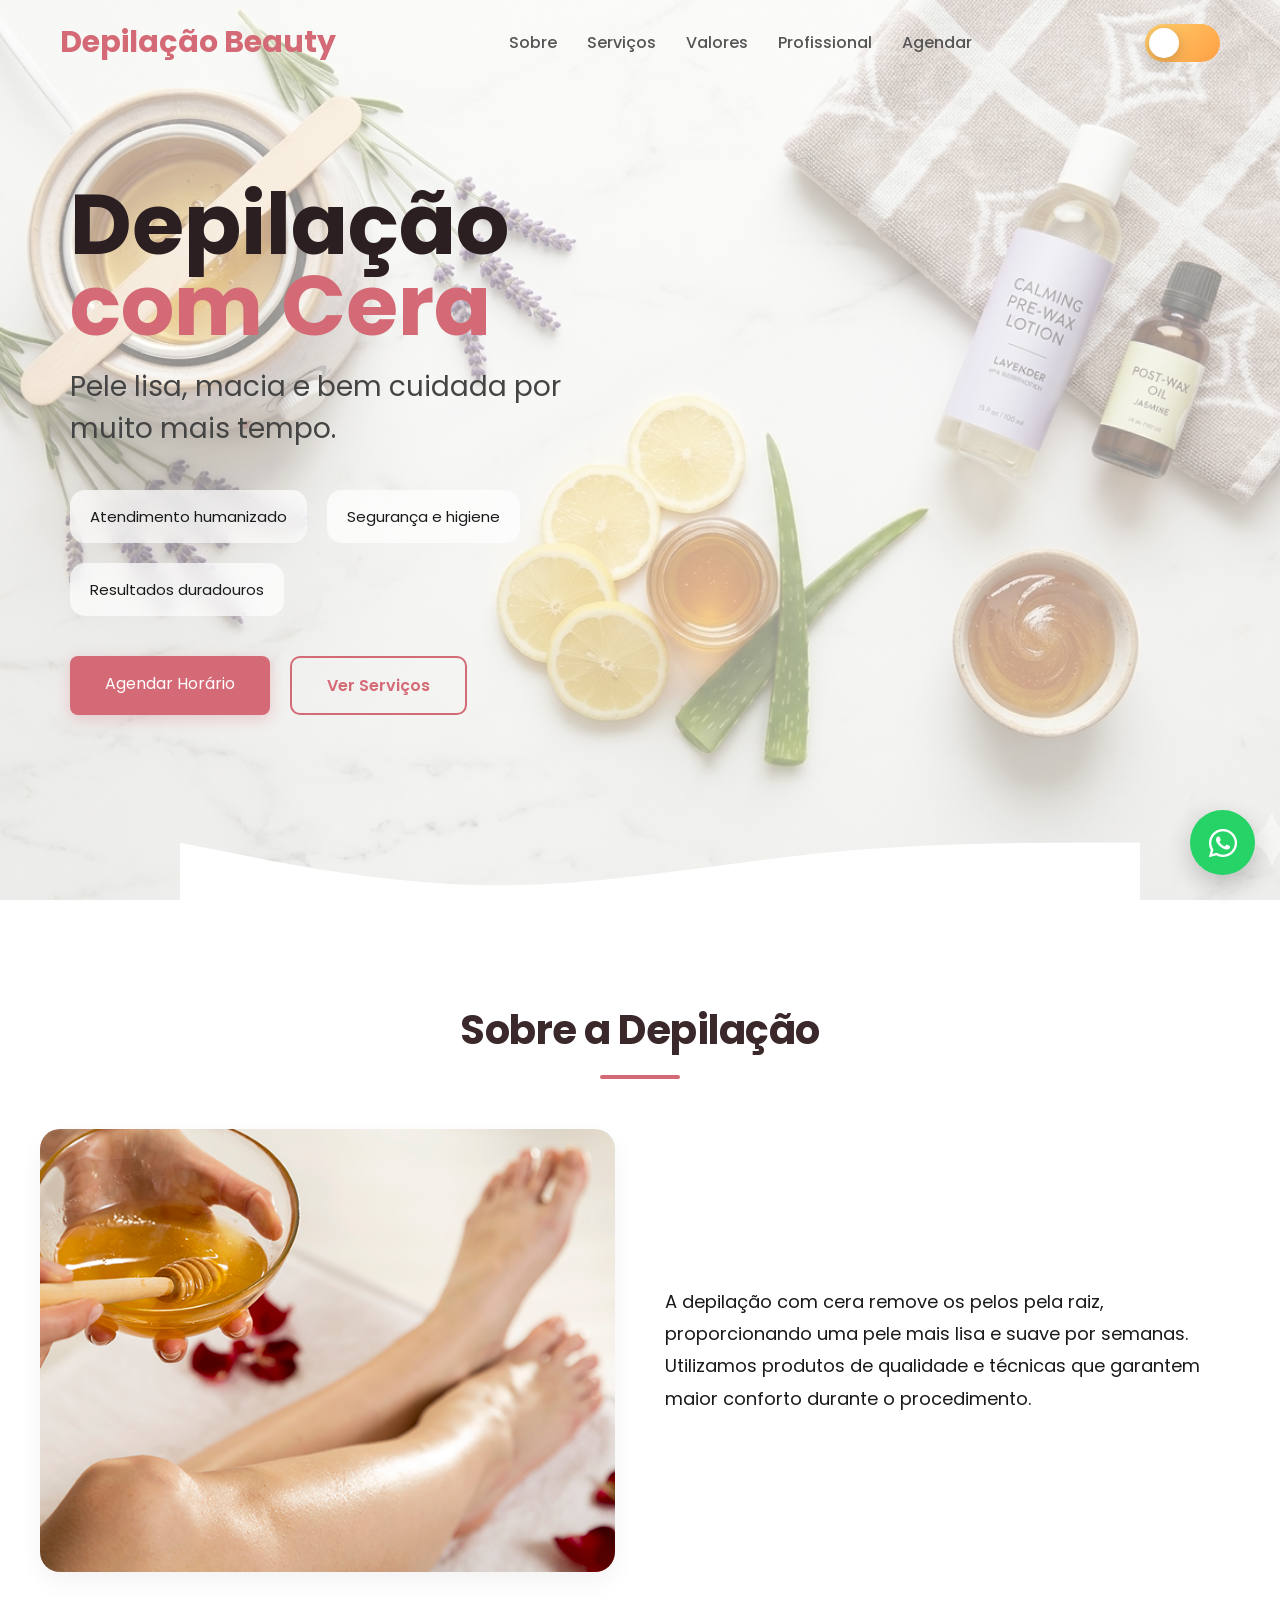
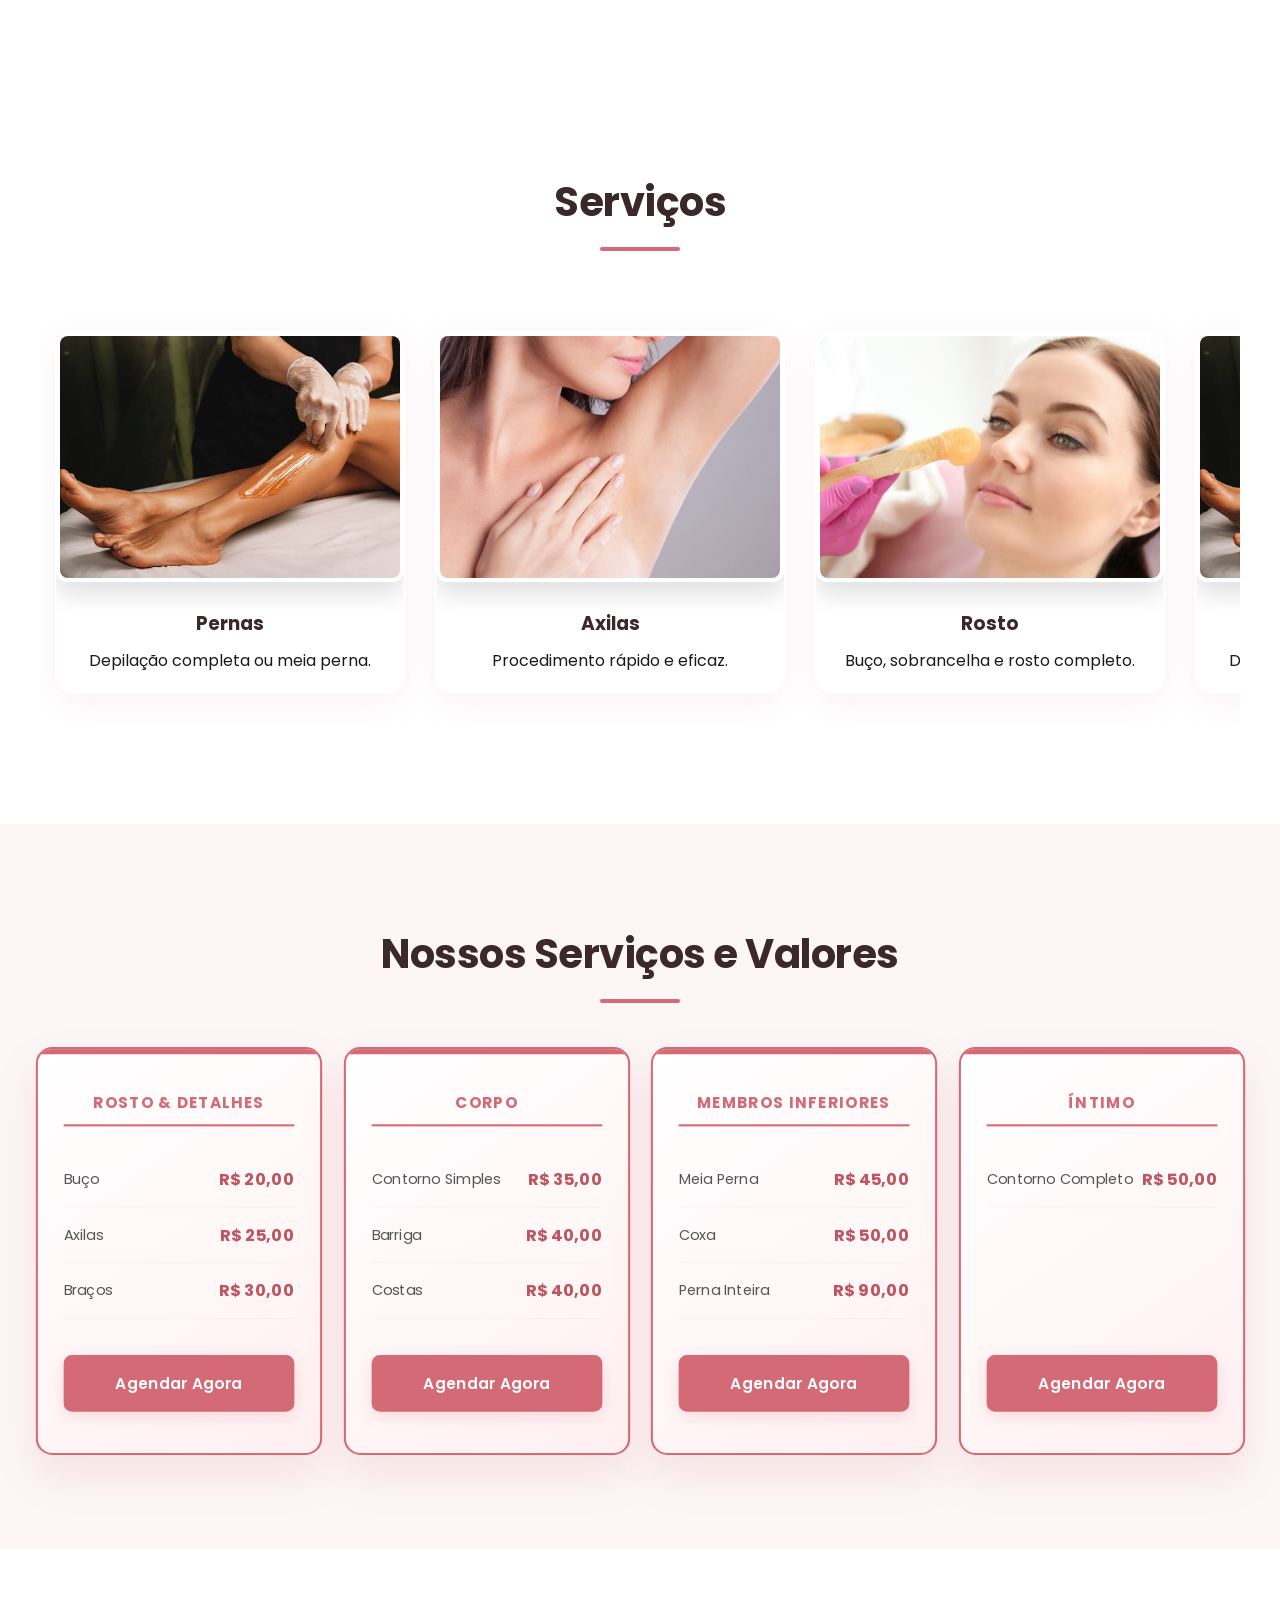
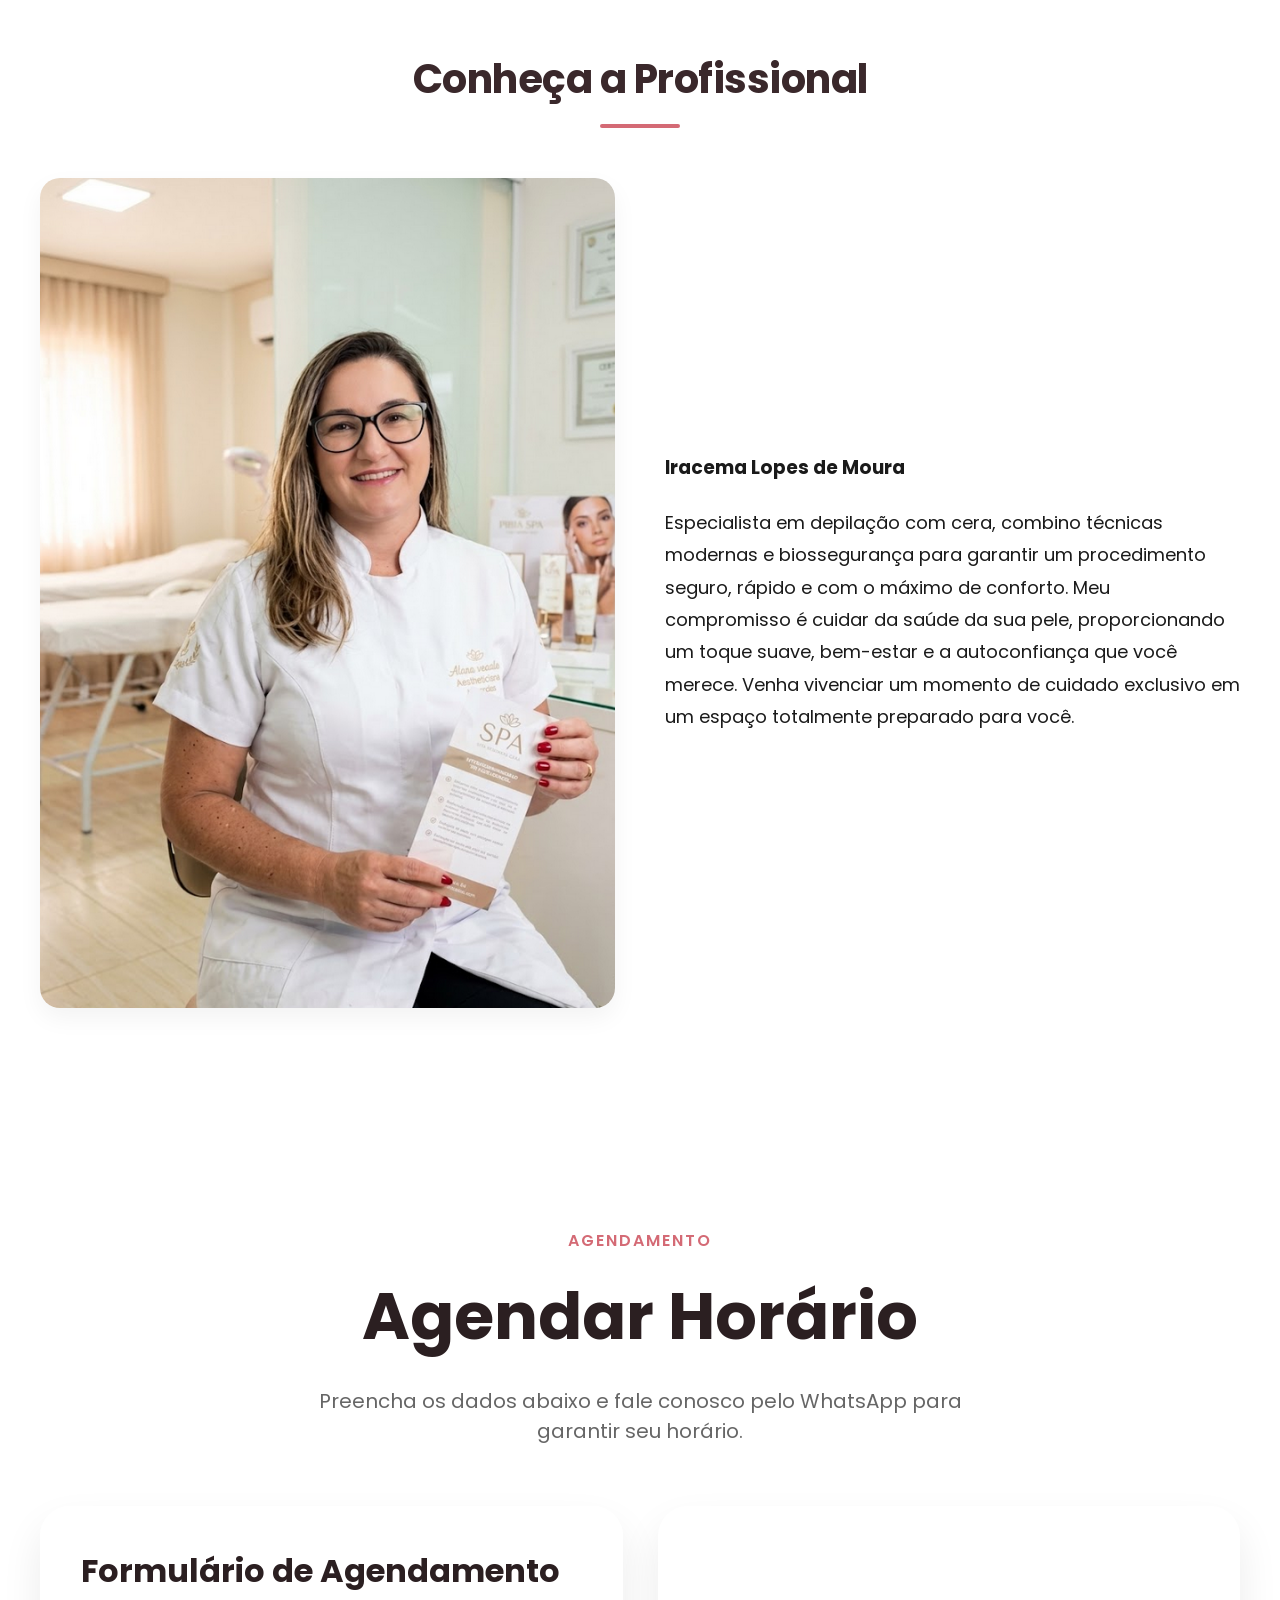
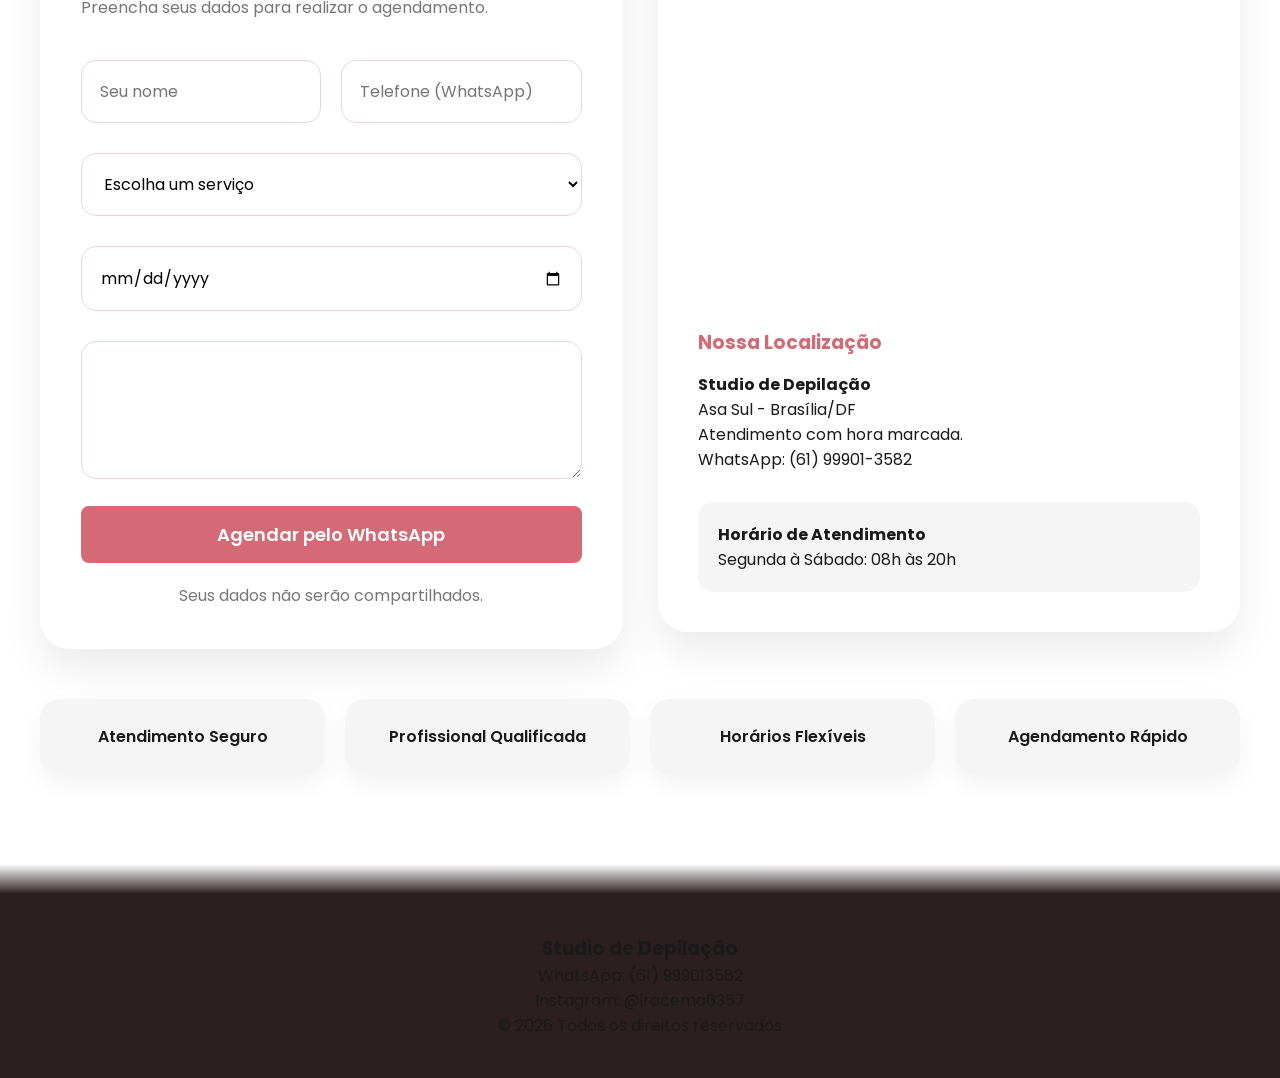
==== commit 1c6511f0: "commit update" ====
--- a/index.html
+++ b/index.html
@@ -1,19 +1,22 @@
 <!DOCTYPE html>
 <html lang="pt-BR">
 <head>
+    <link rel="stylesheet"
+href="https://cdnjs.cloudflare.com/ajax/libs/font-awesome/6.5.2/css/all.min.css">   
     <meta charset="UTF-8">
     <meta name="viewport" content="width=device-width, initial-scale=1.0">
     <title>Studio de Depilação</title>
 
     <link href="https://fonts.googleapis.com/css2?family=Poppins:wght@300;400;500;600;700&display=swap" rel="stylesheet">
-    <link rel="stylesheet" href="style.css/style.css">
+    <link rel="stylesheet" href="css/style.css">
 </head>
 
 <body>
+    <div id="progresso"></div>
 
     <header>
         <nav>
-            <div class="logo">Depilação Studio</div>
+            <div class="logo">Depilação Beauty</div>
             <ul>
                 <li><a href="#sobre">Sobre</a></li>
                 <li><a href="#servicos">Serviços</a></li>
@@ -21,16 +24,68 @@
                 <li><a href="#profissional">Profissional</a></li>
                 <li><a href="#agendar">Agendar</a></li>
             </ul>
+            <div class="theme-switch">
+    <input type="checkbox" id="darkModeBtn">
+    <label for="darkModeBtn">
+        <span class="sun"></span>
+        <span class="moon"></span>
+    </label>
+</div>
         </nav>
     </header>
 
-    <section class="hero">
-        <div class="hero-content">
-            <h1>Depilação com Cera</h1>
-            <p>Pele lisa, macia e bem cuidada por mais tempo.</p>
-            <a href="#agendar" class="btn">Agendar Horário</a>
-        </div>
-    </section>
+   <section class="hero">
+    <div class="hero-overlay"></div>
+
+    <div class="hero-content">
+
+        <div class="hero-text">
+
+            
+
+            <h1>
+                Depilação<br>
+                <span>com Cera</span>
+            </h1>
+
+            <p>
+                Pele lisa, macia e bem cuidada por muito mais tempo.
+            </p>
+
+            <div class="hero-benefits">
+                <div>
+                     Atendimento humanizado
+                </div>
+
+                <div>
+                     Segurança e higiene
+                </div>
+
+                <div>
+                     Resultados duradouros
+                </div>
+            </div>
+
+            <div class="hero-buttons">
+                <a href="#agendar" class="btn">
+                    Agendar Horário
+                </a>
+
+                <a href="#servicos" class="btn-outline">
+                    Ver Serviços
+                </a>
+            </div>
+
+        </div>
+
+    </div>
+    <div class="hero-wave">
+    <svg viewBox="0 0 1440 150">
+        <path fill="#fff"
+        d="M0,64L80,80C160,96,320,128,480,128C640,128,800,96,960,80C1120,64,1280,64,1360,64L1440,64L1440,160L0,160Z"></path>
+    </svg>
+</div>
+</section>
 
     <section id="sobre">
         <div class="container">
@@ -179,42 +234,120 @@
         </div>
     </section>
 
-    <section id="agendar" class="booking">
-        <div class="container">
-            <h2 class="section-title">Agendar Horário</h2>
-            <div class="booking-grid">
-                <form id="bookingForm">
-                    <input type="text" id="nome" placeholder="Seu nome" required>
-                    <input type="tel" id="telefone" placeholder="Telefone" required>
-                    <select id="servico" required>
-                        <option value="">Escolha um serviço</option>
-                        <option>Perna Inteira</option>
-                        <option>Meia Perna</option>
-                        <option>Contorno Completo</option>
-                        <option>Contorno Simples</option>
-                        <option>Axilas</option>
-                        <option>Buço</option>
-                        <option>Barriga</option>
-                        <option>Costas</option>
-                        <option>Braços</option>
-                        <option>Coxa</option>
-                    </select>
-                    <input type="date" id="data">
-                    <button type="submit">Agendar pelo WhatsApp</button>
-                </form>
-                <div class="map-box">
-                    <iframe src="https://maps.google.com/maps?q=Asa%20Sul%20Brasilia%20DF&t=&z=15&ie=UTF8&iwloc=&output=embed" loading="lazy" allowfullscreen></iframe>
-                    <div class="location-info">
-                        <h3>Nossa Localização</h3>
-                        <p><strong>Studio de Depilação</strong></p>
-                        <p>Asa Sul - Brasília/DF</p>
-                        <p>Atendimento com hora marcada.</p>
-                        <p>WhatsApp: (61) 999013582</p>
-                    </div>
-                </div>
-            </div>
-        </div>
-    </section>
+    <section id="agendar" class="booking-section">
+
+<div class="container">
+
+    <span class="booking-tag">
+         AGENDAMENTO
+    </span>
+
+    <h2 class="booking-title">
+        Agendar Horário
+    </h2>
+
+    <p class="booking-subtitle">
+        Preencha os dados abaixo e fale conosco pelo WhatsApp para garantir seu horário.
+    </p>
+
+    <div class="booking-grid">
+
+        <form id="bookingForm" class="booking-card">
+
+            <div class="booking-header">
+                <h3>Formulário de Agendamento</h3>
+                <p>Preencha seus dados para realizar o agendamento.</p>
+            </div>
+
+            <div class="input-row">
+                <input type="text" id="nome" placeholder="Seu nome" required>
+
+                <input type="tel" id="telefone"
+                placeholder="Telefone (WhatsApp)" required>
+            </div>
+
+            <select id="servico" required>
+                <option value="">Escolha um serviço</option>
+                <option>Perna Inteira</option>
+                <option>Meia Perna</option>
+                <option>Contorno Completo</option>
+                <option>Contorno Simples</option>
+                <option>Axilas</option>
+                <option>Buço</option>
+                <option>Barriga</option>
+                <option>Costas</option>
+                <option>Braços</option>
+                <option>Coxa</option>
+            </select>
+
+            <input type="date" id="data">
+
+            <textarea
+                rows="4"
+                id="observacoes"
+                placeholder="Observações (opcional)">
+            </textarea>
+
+            <button type="submit">
+                Agendar pelo WhatsApp
+            </button>
+
+            <div class="security-text">
+                 Seus dados não serão compartilhados.
+            </div>
+
+        </form>
+
+        <div class="booking-card">
+
+            <iframe src="https://maps.google.com/maps?q=Asa%20Sul%20Brasilia%20DF&t=&z=15&ie=UTF8&iwloc=&output=embed"
+            loading="lazy"></iframe>
+
+            <div class="location-info">
+                <h3>Nossa Localização</h3>
+
+                <strong>Studio de Depilação</strong>
+
+                <p>Asa Sul - Brasília/DF</p>
+
+                <p>Atendimento com hora marcada.</p>
+
+                <p>WhatsApp: (61) 99901-3582</p>
+            </div>
+
+            <div class="hours-box">
+                <strong>Horário de Atendimento</strong>
+
+                <p>Segunda à Sábado: 08h às 20h</p>
+            </div>
+
+        </div>
+
+    </div>
+
+    <div class="booking-benefits">
+
+        <div>
+             Atendimento Seguro
+        </div>
+
+        <div>
+             Profissional Qualificada
+        </div>
+
+        <div>
+             Horários Flexíveis
+        </div>
+
+        <div>
+             Agendamento Rápido
+        </div>
+
+    </div>
+
+</div>
+
+</section>
 
     <footer>
         <h3>Studio de Depilação</h3>
@@ -223,7 +356,14 @@
         <p>© 2026 Todos os direitos reservados</p>
     </footer>
 
-    <script src="js/"></script>
-
+    <script src="js/script.js"></script>
+
+    <a href="https://wa.me/5561999013582"
+   class="whatsapp-float"
+   target="_blank">
+    <i class="fab fa-whatsapp"></i>
+</a>
+
+<button id="topo">↑</button>
 </body>
 </html>
--- a/css/style.css
+++ b/css/style.css
@@ -0,0 +1,1205 @@
+* {
+    margin: 0;
+    padding: 0;
+    box-sizing: border-box;
+    font-family: 'Poppins', sans-serif;
+}
+
+html {
+    scroll-behavior: smooth;
+}
+
+body {
+    background: linear-gradient(135deg, #fff2f5 0%, #ffffff 50%, #fff2f5 100%);
+    background-attachment: fixed;
+    color: #4a4a4a; 
+}
+
+section {
+    padding: 100px 20px;
+    background: transparent;
+}
+
+.container {
+    max-width: 1200px;
+    margin: auto;
+}
+
+.section-title {
+    text-align: center;
+    font-size: 40px;
+    margin-bottom: 50px;
+    color: #3a282b; 
+    font-weight: 700;
+    letter-spacing: -0.5px;
+}
+
+header {
+    position: fixed;
+    width: 100%;
+    top: 0;
+    left: 0;
+    background: transparent;
+    transition: .4s;
+    z-index: 999;
+}
+
+header.scrolled {
+    background: rgba(255,255,255,.97);
+    backdrop-filter: blur(15px);
+    box-shadow: 0 10px 30px rgba(0,0,0,.08);
+}
+
+nav {
+    max-width: 1200px;
+    margin: auto;
+    display: flex;
+    justify-content: space-between;
+    align-items: center;
+    padding: 20px;
+}
+
+.logo {
+    font-size: 30px;
+    font-weight: 700;
+    color: #d46a75; 
+}
+
+nav ul {
+    display: flex;
+    list-style: none;
+    gap: 30px;
+}
+
+nav a {
+    text-decoration: none;
+    color: #555;
+    font-weight: 500;
+    transition: .3s;
+}
+
+nav a:hover {
+    color: #d46a75;
+}
+
+.btn {
+    background: #d46a75;
+    padding: 15px 35px;
+    color: white;
+    text-decoration: none;
+    border-radius: 8px;
+    display: inline-block;
+    transition: .3s;
+    box-shadow: 0 4px 15px rgba(212, 106, 117, 0.3);
+}
+
+.btn:hover {
+    background: #bd5661;
+    transform: translateY(-2px);
+}
+
+.about, .professional {
+    display: grid;
+    grid-template-columns: 1fr 1fr;
+    gap: 50px;
+    align-items: center;
+}
+
+.about img, .professional img {
+    width: 100%;
+    border-radius: 20px;
+    box-shadow: 0 10px 25px rgba(0,0,0,0.05);
+}
+
+.about p, .professional p {
+    line-height: 1.8;
+    font-size: 18px;
+}
+
+.services {
+    display: grid;
+    grid-template-columns: repeat(auto-fit, minmax(250px, 1fr));
+    gap: 30px;
+}
+
+.card, .testimonial, .map-box, form {
+    background: rgba(255, 255, 255, 0.85);
+    backdrop-filter: blur(10px);
+    border-radius: 20px;
+    overflow: hidden;
+    box-shadow: 0 8px 30px rgba(220, 170, 180, 0.15);
+    border: 1px solid rgba(255, 255, 255, 0.6);
+    transition: .3s;
+}
+
+.card:hover {
+    transform: translateY(-10px);
+    box-shadow: 0 15px 35px rgba(212, 106, 117, 0.2);
+}
+
+.card img {
+    width: 100%;
+    height: 250px;
+    object-fit: cover;
+}
+
+.card-content {
+    padding: 20px;
+    text-align: center;
+}
+
+.card-content h3 {
+    margin-bottom: 10px;
+    color: #3a282b;
+}
+
+.pricing-section {
+    background: #fcf6f7;
+    padding: 100px 20px;
+}
+
+.pricing-grid {
+    display: grid;
+    grid-template-columns: repeat(4, 1fr);
+    gap: 30px;
+    align-items: stretch;
+    max-width: 1200px;
+    margin: 0 auto;
+}
+
+.price-card {
+    background: #ffffff;
+    border-radius: 16px;
+    padding: 40px 25px;
+    text-align: center;
+    box-shadow: 0 10px 30px rgba(230, 160, 170, 0.1);
+    border: 1px solid rgba(212, 106, 117, 0.1);
+    display: flex;
+    flex-direction: column;
+    justify-content: space-between;
+    position: relative;
+    transition: transform 0.3s ease, box-shadow 0.3s ease;
+}
+
+.price-card:hover {
+    transform: translateY(-8px);
+    box-shadow: 0 15px 35px rgba(212, 106, 117, 0.2);
+}
+
+.price-card.featured {
+    background: linear-gradient(145deg, #ffffff 0%, #fff0f2 100%);
+    border: 2px solid #d46a75;
+    transform: scale(1.03);
+    box-shadow: 0 20px 40px rgba(212, 106, 117, 0.15);
+}
+
+.price-card.featured:hover {
+    transform: scale(1.03) translateY(-8px);
+}
+
+.badge {
+    position: absolute;
+    top: -15px;
+    left: 50%;
+    transform: translateX(-50%);
+    background: #d46a75;
+    color: white;
+    padding: 6px 20px;
+    font-size: 12px;
+    font-weight: 600;
+    text-transform: uppercase;
+    border-radius: 50px;
+    letter-spacing: 1px;
+    box-shadow: 0 4px 10px rgba(212, 106, 117, 0.3);
+}
+
+.plan-name {
+    font-size: 15px;
+    color: #8a7375;
+    text-transform: uppercase;
+    letter-spacing: 1px;
+    font-weight: 700;
+    margin-bottom: 25px;
+    border-bottom: 2px solid rgba(212, 106, 117, 0.15);
+    padding-bottom: 10px;
+}
+
+.price-card.featured .plan-name {
+    color: #d46a75;
+    border-bottom-color: #d46a75;
+}
+
+.plan-features {
+    list-style: none;
+    padding: 0;
+    margin: 0 0 35px 0;
+    text-align: left;
+}
+
+.plan-features li {
+    padding: 14px 0;
+    color: #555555;
+    font-size: 14px;
+    border-bottom: 1px solid rgba(212, 106, 117, 0.06);
+    display: flex;
+    justify-content: space-between;
+    align-items: center;
+}
+
+.price-value {
+    font-weight: 700;
+    color: #d46a75;
+    font-size: 15px;
+}
+
+.featured .price-value {
+    color: #bd5661;
+    font-size: 16px;
+}
+
+.plan-btn {
+    display: block;
+    width: 100%;
+    padding: 14px;
+    background: transparent;
+    border: 2px solid #d46a75;
+    color: #d46a75;
+    border-radius: 8px;
+    font-weight: 600;
+    font-size: 15px;
+    text-decoration: none;
+    text-align: center;
+    transition: 0.3s ease;
+} 
+
+.plan-btn:hover {
+    background: #d46a75;
+    color: white;
+}
+
+.featured .plan-btn {
+    background: #d46a75;
+    color: white;
+    box-shadow: 0 4px 15px rgba(212, 106, 117, 0.2);
+}
+
+.featured .plan-btn:hover {
+    background: #bd5661;
+    border-color: #bd5661;
+}
+
+.slider-wrapper {
+    overflow: hidden;
+    width: 100%;
+    position: relative;
+    padding: 30px 0;
+}
+
+.slider-track {
+    display: flex;
+    width: calc(380px * 6); 
+    animation: scrollInfinito 28s linear infinite;
+}
+
+.slide {
+    width: 380px;
+    padding: 0 15px;
+    box-sizing: border-box;
+}
+
+.slide img {
+    width: 100%;
+    border-radius: 12px;
+    box-shadow: 0 12px 25px rgba(0, 0, 0, 0.12);
+    border: 4px solid #ffffff; 
+    transition: transform 0.2s ease;
+}
+
+.slide img:hover {
+    transform: scale(1.02);
+}
+
+.slider-track:hover {
+    animation-play-state: paused; 
+}
+
+@keyframes scrollInfinito {
+    0% { transform: translateX(0); }
+    100% { transform: translateX(calc(-380px * 3)); } 
+}
+
+.testimonials {
+    display: grid;
+    grid-template-columns: repeat(auto-fit, minmax(300px, 1fr));
+    gap: 30px;
+}
+
+.testimonial {
+    padding: 30px;
+}
+
+.booking-grid {
+    display: grid;
+    grid-template-columns: 1fr 1fr;
+    gap: 40px;
+    align-items: start;
+}
+
+form {
+    padding: 40px;
+    max-width: 700px;
+    margin: auto;
+}
+
+input, select, textarea {
+    width: 100%;
+    padding: 15px;
+    margin-top: 10px;
+    margin-bottom: 20px;
+    border: 1px solid #e1cbd0;
+    border-radius: 8px;
+    background: rgba(255,255,255,0.5);
+}
+
+input:focus, select:focus {
+    outline: none;
+    border-color: #d46a75;
+    background: #fff;
+}
+
+button {
+    background: #d46a75;
+    color: white;
+    border: none;
+    padding: 15px;
+    width: 100%;
+    font-size: 18px;
+    border-radius: 8px;
+    cursor: pointer;
+    font-weight: 600;
+    transition: .3s;
+}
+
+button:hover {
+    background: #bd5661;
+}
+
+.map-box {
+    padding: 20px;
+}
+
+.map-box iframe {
+    width: 100%;
+    height: 400px;
+    border: none;
+    border-radius: 15px;
+}
+
+.location-info h3 {
+    color: #d46a75;
+    margin-bottom: 10px;
+}
+
+footer {
+    background: #2b1f21;
+    color: #f7e6e8;
+    text-align: center;
+    padding: 40px;
+}
+
+.scroll-animado {
+    opacity: 0;
+    transform: translateY(35px);
+    transition: opacity 0.8s cubic-bezier(0.25, 1, 0.5, 1), transform 0.8s cubic-bezier(0.25, 1, 0.5, 1);
+    will-change: transform, opacity;
+}
+
+.scroll-animado.visivel {
+    opacity: 1;
+    transform: translateY(0);
+}
+
+@keyframes flutuarSuave {
+    0% { transform: translateY(0px); }
+    50% { transform: translateY(-7px); }
+    100% { transform: translateY(0px); }
+}
+
+@media (max-width: 1024px) {
+    .pricing-grid {
+        grid-template-columns: repeat(2, 1fr);
+        gap: 30px;
+    }
+    .price-card.featured {
+        transform: scale(1);
+    }
+    .price-card.featured:hover {
+        transform: translateY(-8px);
+    }
+}
+
+@media(max-width: 768px){
+    .about, .professional, .booking-grid {
+        grid-template-columns: 1fr;
+    }
+    nav ul {
+        display: none; 
+    }
+    .slide {
+        width: 290px;
+    }
+    .slider-track {
+        width: calc(290px * 6);
+    }
+    @keyframes scrollInfinito {
+        0% { transform: translateX(0); }
+        100% { transform: translateX(calc(-290px * 3)); }
+    }
+}
+
+@media (max-width: 600px) {
+    .pricing-grid {
+        grid-template-columns: 1fr;
+        gap: 35px;
+    }
+}
+header.scrolled {
+    background: rgba(255,255,255,0.98);
+    box-shadow: 0 8px 30px rgba(0,0,0,.1);
+}
+
+@keyframes surgirHero {
+    from {
+        opacity: 0;
+        transform: translateY(60px);
+    }
+    to {
+        opacity: 1;
+        transform: translateY(0);
+    }
+}
+
+
+.btn {
+    position: relative;
+    overflow: hidden;
+}
+
+.btn::before {
+    content: "";
+    position: absolute;
+    top: 0;
+    left: -120%;
+    width: 80px;
+    height: 100%;
+    background: rgba(255,255,255,.3);
+    transform: skewX(-20deg);
+    transition: .7s;
+}
+
+.btn:hover::before {
+    left: 140%;
+}
+
+.card {
+    background: rgba(255,255,255,.55);
+    backdrop-filter: blur(18px);
+    border: 1px solid rgba(255,255,255,.6);
+}
+
+.card:hover {
+    transform: rotateY(5deg) rotateX(5deg) translateY(-10px);
+}
+
+.whatsapp-float {
+    position: fixed;
+    right: 25px;
+    bottom: 25px;
+    width: 65px;
+    height: 65px;
+    background: #25d366;
+    color: white;
+    font-size: 32px;
+    border-radius: 50%;
+    text-decoration: none;
+    display: flex;
+    align-items: center;
+    justify-content: center;
+    box-shadow: 0 10px 25px rgba(0,0,0,.2);
+    z-index: 9999;
+    animation: pulse 2s infinite;
+}
+
+@keyframes pulse {
+    0% {
+        box-shadow: 0 0 0 0 rgba(37,211,102,.7);
+    }
+    70% {
+        box-shadow: 0 0 0 20px rgba(37,211,102,0);
+    }
+    100% {
+        box-shadow: 0 0 0 0 rgba(37,211,102,0);
+    }
+}
+
+#topo {
+    position: fixed;
+    right: 25px;
+    bottom: 105px;
+    width: 50px;
+    height: 50px;
+    border-radius: 50%;
+    background: #d46a75;
+    color: white;
+    border: none;
+    cursor: pointer;
+    display: none;
+    z-index: 999;
+}
+
+#topo.show {
+    display: block;
+}
+
+.section-title {
+    position: relative;
+}
+
+.section-title::after {
+    content: "";
+    width: 80px;
+    height: 4px;
+    background: #d46a75;
+    display: block;
+    margin: 15px auto;
+    border-radius: 50px;
+}
+
+.professional img,
+.about img {
+    transition: .4s;
+}
+
+.professional img:hover,
+.about img:hover {
+    transform: scale(1.03);
+}
+
+.price-card {
+    overflow: hidden;
+}
+
+.price-card::before {
+    content: "";
+    position: absolute;
+    width: 100%;
+    height: 5px;
+    background: #d46a75;
+    top: 0;
+    left: 0;
+}
+
+footer {
+    position: relative;
+}
+
+footer::before {
+    content: "";
+    position: absolute;
+    top: -30px;
+    left: 0;
+    width: 100%;
+    height: 30px;
+    background: linear-gradient(
+        to top,
+        #2b1f21,
+        transparent
+    );
+}
+nav a.active {
+    color: #d46a75;
+    position: relative;
+}
+
+nav a.active::after {
+    content: "";
+    position: absolute;
+    width: 100%;
+    height: 2px;
+    background: #d46a75;
+    bottom: -6px;
+    left: 0;
+}
+
+#progresso {
+    position: fixed;
+    top: 0;
+    left: 0;
+    width: 0%;
+    height: 4px;
+    background: #d46a75;
+    z-index: 99999;
+}
+.about img,
+.professional img,
+.card img {
+    opacity: 0;
+    transform: scale(.9);
+    transition: 1s;
+}
+
+.about.visivel img,
+.professional.visivel img,
+.card.visivel img {
+    opacity: 1;
+    transform: scale(1);
+}
+.hero {
+    position: relative;
+    height: 100vh;
+    background:
+        linear-gradient(
+            rgba(255,255,255,0.55),
+            rgba(255,255,255,0.55)
+        ),
+        url('../imagens/Reall.png');
+
+    background-size: cover;
+    background-position: center;
+
+    display: flex;
+    align-items: center;
+
+    overflow: hidden;
+}
+
+.hero-content {
+    width: 1200px;
+    margin: auto;
+    padding: 0 30px;
+    z-index: 2;
+}
+
+.hero-text {
+    max-width: 550px;
+}
+
+.hero-tag {
+    display: inline-block;
+    background: rgba(255,255,255,0.8);
+    padding: 10px 25px;
+    border-radius: 50px;
+    color: #d46a75;
+    font-weight: 600;
+    margin-bottom: 25px;
+}
+
+.hero h1 {
+    font-size: 85px;
+    line-height: 0.95;
+    color: #2b1f21;
+    margin-bottom: 20px;
+}
+
+.hero h1 span {
+    color: #d46a75;
+}
+
+.hero p {
+    color: #444;
+    font-size: 28px;
+    margin-bottom: 40px;
+}
+
+.hero-benefits {
+    display: flex;
+    gap: 20px;
+    flex-wrap: wrap;
+    margin-bottom: 40px;
+}
+
+.hero-benefits div {
+    background: rgba(255,255,255,0.7);
+    padding: 15px 20px;
+    border-radius: 15px;
+    backdrop-filter: blur(10px);
+    font-size: 15px;
+}
+
+.hero-buttons {
+    display: flex;
+    gap: 20px;
+}
+
+.btn-outline {
+    border: 2px solid #d46a75;
+    padding: 15px 35px;
+    border-radius: 10px;
+    text-decoration: none;
+    color: #d46a75;
+    font-weight: 600;
+    transition: .3s;
+}
+
+.btn-outline:hover {
+    background: #d46a75;
+    color: white;
+}
+.hero-wave {
+    position: absolute;
+    bottom: 0;
+    width: 100%;
+    line-height: 0;
+}
+
+.hero-wave svg {
+    width: 100%;
+    height: 100px;
+}
+@media(max-width:768px){
+
+    .hero h1 {
+        font-size: 50px;
+    }
+
+    .hero p {
+        font-size: 20px;
+    }
+
+    .hero-buttons {
+        flex-direction: column;
+    }
+
+    .hero-benefits {
+        flex-direction: column;
+    }
+
+    .hero {
+        text-align: center;
+    }
+
+    .hero-text {
+        max-width: 100%;
+    }
+}
+.booking-section {
+padding: 120px 20px;
+}
+
+.booking-tag {
+display: block;
+text-align: center;
+color: #d46a75;
+font-weight: 600;
+letter-spacing: 2px;
+margin-bottom: 15px;
+}
+
+.booking-title {
+text-align: center;
+font-size: 65px;
+color: #2b1f21;
+margin-bottom: 20px;
+}
+
+.booking-subtitle {
+text-align: center;
+color: #666;
+max-width: 700px;
+margin: auto;
+margin-bottom: 60px;
+font-size: 20px;
+}
+
+.booking-grid {
+display: grid;
+grid-template-columns: 1fr 1fr;
+gap: 35px;
+}
+
+.booking-card {
+backdrop-filter: blur(15px);
+border-radius: 30px;
+padding: 40px;
+box-shadow: 0 20px 40px rgba(0,0,0,.08);
+}
+
+.booking-header h3 {
+font-size: 32px;
+color: #2b1f21;
+}
+
+.booking-header p {
+color: #777;
+margin-bottom: 30px;
+}
+
+.input-row {
+display: grid;
+grid-template-columns: 1fr 1fr;
+gap: 20px;
+}
+
+.booking-card input,
+.booking-card select,
+.booking-card textarea {
+width: 100%;
+padding: 18px;
+border-radius: 15px;
+border: 1px solid #ecd4d8;
+margin-bottom: 20px;
+font-size: 16px;
+}
+
+.booking-card iframe {
+width: 100%;
+height: 350px;
+border: none;
+border-radius: 20px;
+}
+
+.location-info {
+margin-top: 25px;
+}
+
+.location-info h3 {
+color: #d46a75;
+margin-bottom: 15px;
+}
+
+.hours-box {
+margin-top: 30px;
+padding: 20px;
+background: var(--card-color);
+border-radius: 15px;
+}
+
+.security-text {
+text-align: center;
+color: #777;
+margin-top: 20px;
+}
+
+.booking-benefits {
+display: grid;
+grid-template-columns: repeat(4,1fr);
+gap: 20px;
+margin-top: 50px;
+}
+
+.booking-benefits div {
+background: var(--card-color);
+padding: 25px;
+border-radius: 20px;
+text-align: center;
+font-weight: 600;
+box-shadow: 0 10px 25px rgba(0,0,0,.05);
+}
+
+@media(max-width:900px){
+
+.booking-grid {
+    grid-template-columns: 1fr;
+}
+
+.input-row {
+    grid-template-columns: 1fr;
+}
+
+.booking-benefits {
+    grid-template-columns: 1fr 1fr;
+}
+
+.booking-title {
+    font-size: 45px;
+}
+
+}
+
+@media(max-width:600px){
+
+.booking-benefits {
+    grid-template-columns: 1fr;
+}
+
+.booking-title {
+    font-size: 35px;
+}
+
+}
+/* =======================
+   MODO ESCURO
+======================= */
+
+body.dark {
+    background: #121212;
+    color: #f1f1f1;
+}
+
+body.dark header {
+    background: rgba(20,20,20,.95);
+    backdrop-filter: blur(15px);
+}
+
+body.dark nav a {
+    color: #eeeeee;
+}
+
+body.dark nav a:hover {
+    color: #ff8fa3;
+}
+
+body.dark .logo {
+    color: #ff8fa3;
+}
+
+body.dark section {
+    background: transparent;
+}
+
+body.dark .section-title {
+    color: #ffffff;
+}
+
+body.dark .hero {
+    background:
+    linear-gradient(
+        rgba(0,0,0,.65),
+        rgba(0,0,0,.65)
+    ),
+    url('../imagens/Reall.png');
+    background-size: cover;
+    background-position: center;
+}
+
+body.dark .hero h1,
+body.dark .hero p {
+    color: white;
+}
+
+body.dark .card,
+body.dark .testimonial,
+body.dark .price-card,
+body.dark .booking-card,
+body.dark .faq-item,
+body.dark form,
+body.dark .map-box {
+    background: #1f1f1f;
+    border: 1px solid #333;
+    box-shadow: 0 10px 30px rgba(0,0,0,.4);
+}
+
+body.dark .price-card.featured {
+    background: #252525;
+}
+
+body.dark h1,
+body.dark h2,
+body.dark h3,
+body.dark strong {
+    color: white;
+}
+
+body.dark p,
+body.dark li,
+body.dark span {
+    color: #cccccc;
+}
+
+body.dark input,
+body.dark textarea,
+body.dark select {
+    background: #2c2c2c;
+    color: white;
+    border: 1px solid #444;
+}
+
+body.dark input::placeholder,
+body.dark textarea::placeholder {
+    color: #999;
+}
+
+body.dark .hours-box {
+    background: #2a2a2a;
+}
+
+body.dark footer {
+    background: #090909;
+}
+
+body.dark .faq-question {
+    color: white;
+}
+
+body.dark .faq-answer {
+    color: #ccc;
+}
+.faq-tag {
+    display: block;
+    text-align: center;
+    color: #d46a75;
+    font-weight: 600;
+    margin-bottom: 15px;
+}
+
+.faq-container {
+    max-width: 900px;
+    margin: auto;
+}
+
+.faq-item {
+    background: var(--card-color);
+    margin-bottom: 20px;
+    border-radius: 20px;
+    overflow: hidden;   
+    box-shadow: 0 10px 30px rgba(0,0,0,.08);
+}
+
+.faq-question {
+    width: 100%;
+    padding: 25px;
+    border: none;
+    background: transparent;
+    display: flex;
+    justify-content: space-between;
+    align-items: center;
+    cursor: pointer;
+    font-size: 20px;
+    font-weight: 600;
+    color: #2b1f21;
+}
+
+.faq-question span {
+    font-size: 30px;
+    color: #d46a75;
+}
+
+.faq-answer {
+    max-height: 0;
+    overflow: hidden;
+    padding: 0 25px;
+    transition: .4s;
+    color: #666;
+    line-height: 1.7;
+}
+
+.faq-item.active .faq-answer {
+    max-height: 200px;
+    padding: 0 25px 25px;
+}
+
+.faq-item.active span {
+    transform: rotate(45deg);
+}
+.theme-switch {
+    position: relative;
+}
+
+.theme-switch input {
+    display: none;
+}
+
+.theme-switch label {
+    width: 75px;
+    height: 38px;
+    background: linear-gradient(135deg,#ffcf6d,#ff9f43);
+    display: flex;
+    align-items: center;
+    justify-content: space-between;
+    padding: 0 8px;
+    border-radius: 50px;
+    cursor: pointer;
+    position: relative;
+    transition: .4s;
+}
+
+.theme-switch label::before {
+    content: "";
+    position: absolute;
+    width: 30px;
+    height: 30px;
+    background: white;
+    border-radius: 50%;
+    left: 4px;
+    transition: .4s;
+    box-shadow: 0 5px 15px rgba(0,0,0,.2);
+}
+
+.theme-switch input:checked + label {
+    background: linear-gradient(135deg,#2c3e50,#121212);
+}
+
+.theme-switch input:checked + label::before {
+    transform: translateX(37px);
+}
+
+.sun,
+.moon {
+    z-index: 2;
+    font-size: 16px;
+}
+:root {
+  --bg-color: #ffffff;
+  --text-color: #1a1a1a;
+  --card-color: #f5f5f5;
+  --primary-color: #6c5ce7;
+}
+
+body.dark {
+  --bg-color: #121212;
+  --text-color: #f1f1f1;
+  --card-color: #1e1e1e;
+  --primary-color: #a29bfe;
+}
+
+body {
+  background: var(--bg-color);
+  color: var(--text-color);
+  transition: 0.3s ease;
+}
+h1, h2, h3, p, span, label {
+  color: var(--text-color);
+}
+:root {
+  --bg: #ffffff;
+  --text: #1a1a1a;
+  --card: #f3f3f3;
+  --button-bg: #ffffff;
+  --button-text: #333;
+}
+
+body.dark {
+  --bg: #121212;
+  --text: #f1f1f1;
+  --card: #1e1e1e;
+  --button-bg: #2a2a2a;
+  --button-text: #f1f1f1;
+}
+.feature {
+  background: var(--button-bg);
+  color: var(--button-text);
+  transition: 0.3s ease;
+}
+body.dark .faq-item,
+body.dark .feature,
+body.dark .booking-benefits div,
+body.dark .card,
+body.dark .testimonial,
+body.dark .price-card,
+body.dark .plan-btn,
+body.dark .slide .card {
+    background: #1f1f1f !important;
+    color: #f1f1f1 !important;
+    border-color: #333 !important;
+}
+body.dark .faq-question,
+body.dark .faq-answer,
+body.dark .booking-benefits div,
+body.dark .card-content p,
+body.dark .card-content h3 {
+    color: #eaeaea !important;
+}
+body.dark .card:hover,
+body.dark .faq-item:hover {
+    box-shadow: 0 10px 30px rgba(255,255,255,0.05);
+}
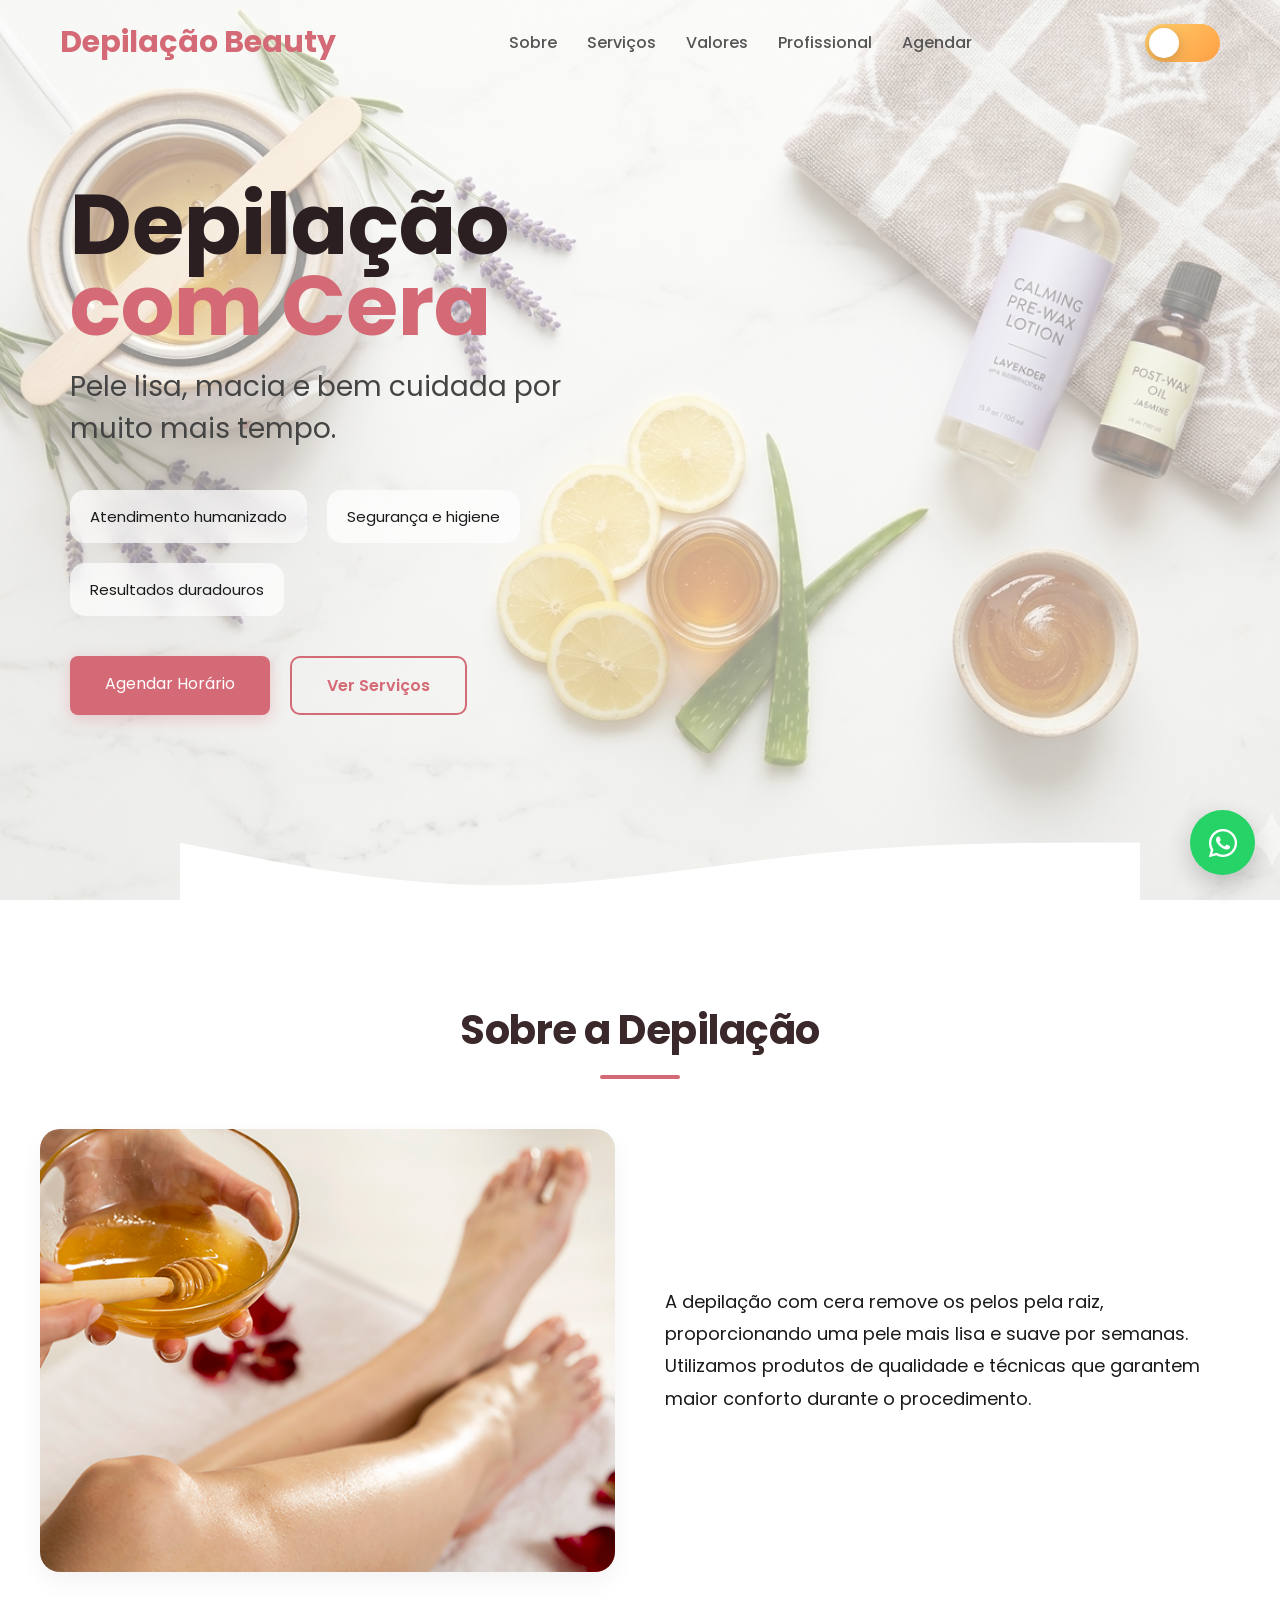
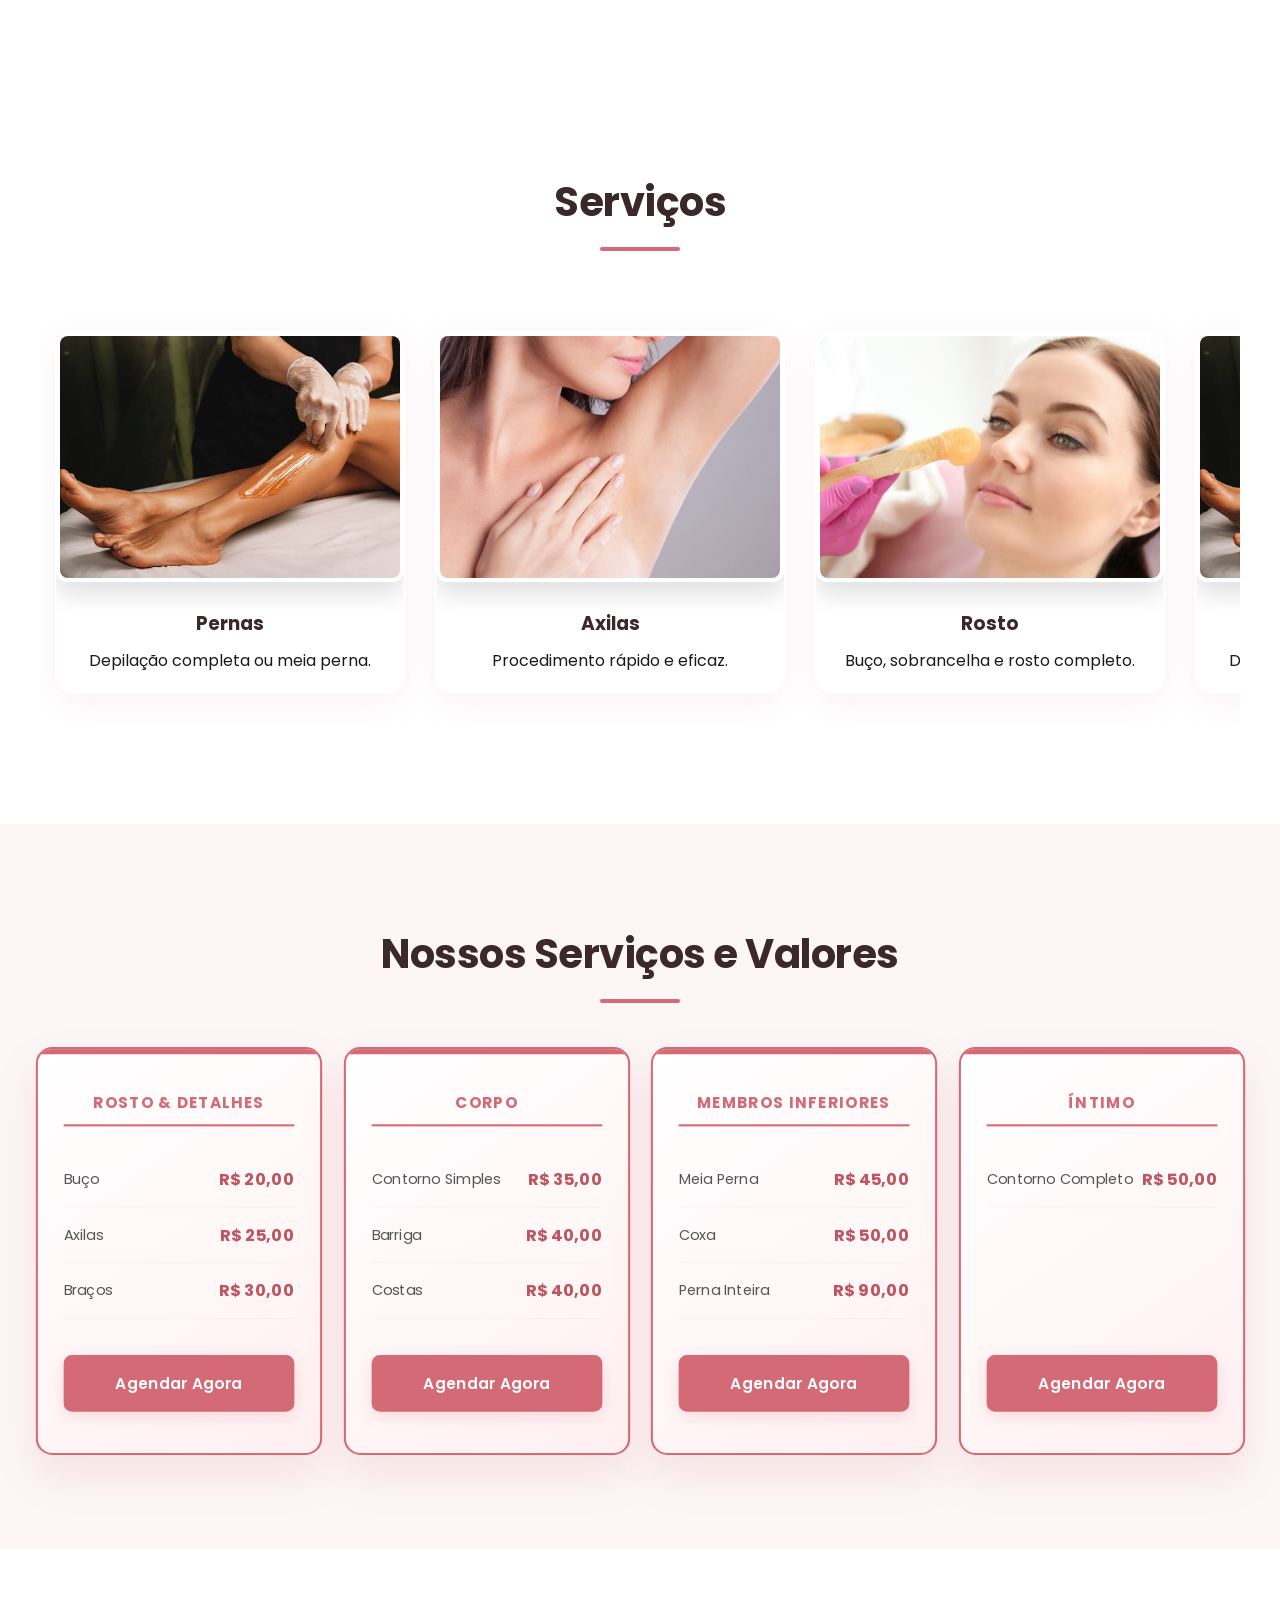
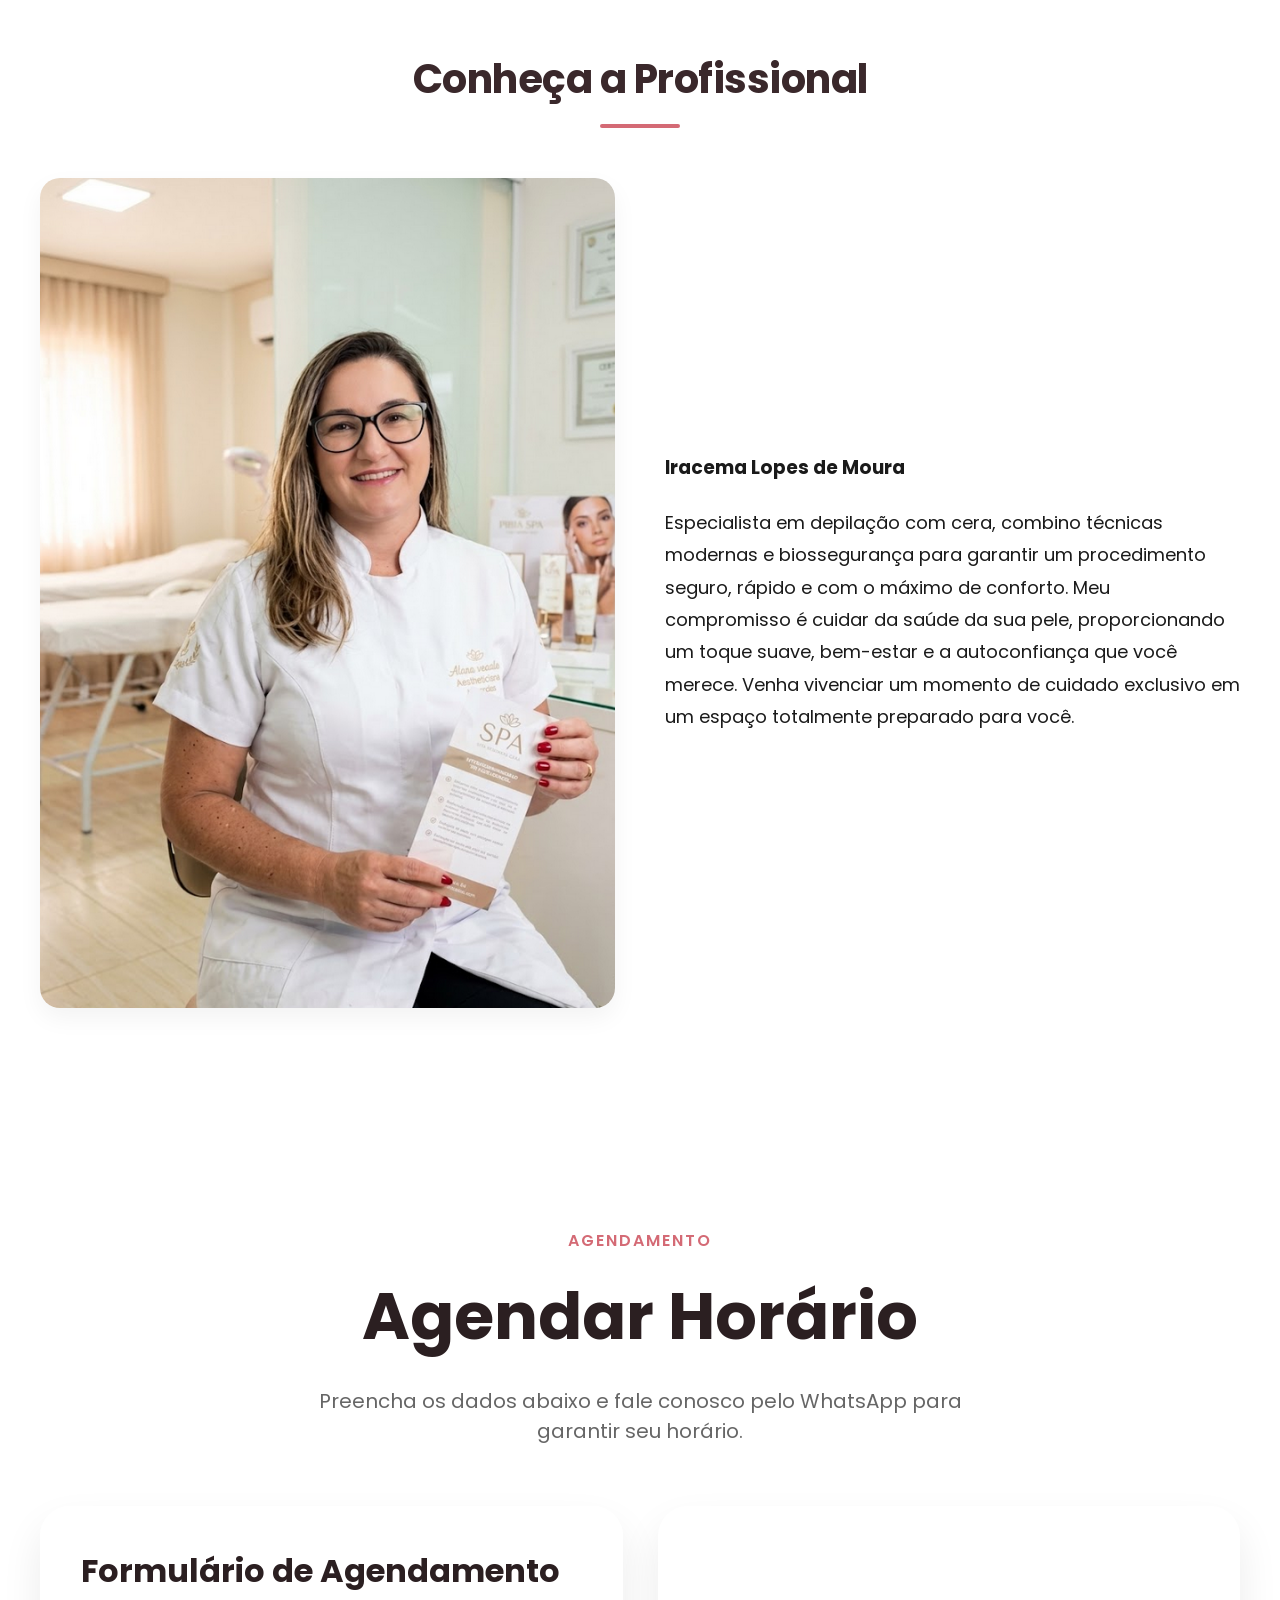
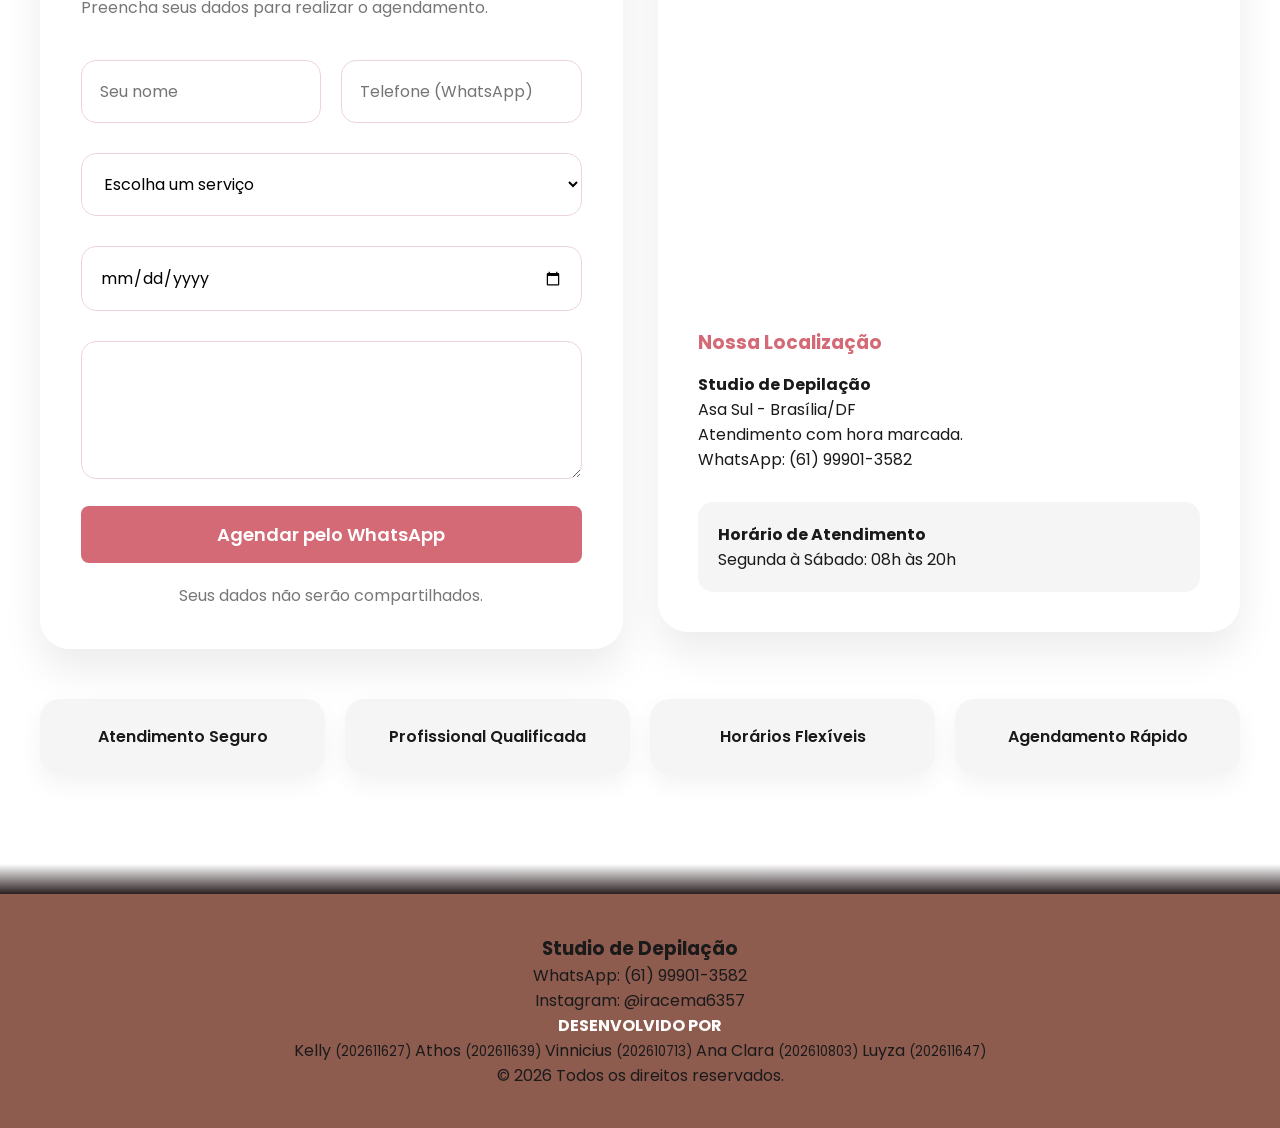
==== commit 613ef3ad: "rodape update" ====
--- a/index.html
+++ b/index.html
@@ -66,7 +66,7 @@
                 </div>
             </div>
 
-            <div class="hero-buttons">
+            <div class="hero-buttons"> 
                 <a href="#agendar" class="btn">
                     Agendar Horário
                 </a>
@@ -350,11 +350,26 @@
 </section>
 
     <footer>
+    <div class="footer-content">
         <h3>Studio de Depilação</h3>
-        <p>WhatsApp: (61) 999013582</p>
+        <p>WhatsApp: (61) 99901-3582</p>
         <p>Instagram: @iracema6357</p>
-        <p>© 2026 Todos os direitos reservados</p>
-    </footer>
+
+        <div class="developers">
+            <h4>DESENVOLVIDO POR</h4>
+
+            <div class="developers-list">
+                <span>Kelly <small>(202611627)</small></span>
+                <span>Athos <small>(202611639)</small></span>
+                <span>Vinnicius <small>(202610713)</small></span>
+                <span>Ana Clara <small>(202610803)</small></span>
+                <span>Luyza <small>(202611647)</small></span>
+            </div>
+        </div>
+
+        <p>&copy; 2026 Todos os direitos reservados.</p>
+    </div>
+</footer>
 
     <script src="js/script.js"></script>
 
--- a/css/style.css
+++ b/css/style.css
@@ -401,8 +401,8 @@
 }
 
 footer {
-    background: #2b1f21;
-    color: #f7e6e8;
+    background-color: #8E5B4F; /* marrom */
+    color: #fff;
     text-align: center;
     padding: 40px;
 }
@@ -1202,4 +1202,88 @@
 body.dark .card:hover,
 body.dark .faq-item:hover {
     box-shadow: 0 10px 30px rgba(255,255,255,0.05);
+}
+@media (max-width: 767px) {
+
+    nav ul {
+        display: none;
+    }
+
+    .hero {
+        height: auto;
+        padding: 120px 20px 60px;
+        text-align: center;
+    }
+
+    .hero h1 {
+        font-size: 38px;
+    }
+
+    .hero p {
+        font-size: 16px;
+    }
+
+    .hero-buttons {
+        flex-direction: column;
+        align-items: center;
+    }
+
+    .hero-benefits {
+        flex-direction: column;
+        align-items: center;
+    }
+
+    .about,
+    .professional,
+    .booking-grid {
+        grid-template-columns: 1fr;
+    }
+
+    .section-title {
+        font-size: 28px;
+    }
+
+    .pricing-grid {
+        grid-template-columns: 1fr;
+    }
+
+    .booking-benefits {
+        grid-template-columns: 1fr;
+    }
+
+    .slider-track {
+        width: auto;
+    }
+
+    .slide {
+        width: 260px;
+    }
+
+    .booking-title {
+        font-size: 32px;
+    }
+}
+@media (min-width: 768px) and (max-width: 1023px) {
+
+    .pricing-grid {
+        grid-template-columns: 1fr 1fr;
+    }
+
+    .booking-benefits {
+        grid-template-columns: 1fr 1fr;
+    }
+
+    .about,
+    .professional,
+    .booking-grid {
+        grid-template-columns: 1fr;
+    }
+
+    .hero h1 {
+        font-size: 60px;
+    }
+}
+html {
+    -webkit-text-size-adjust: 100%;
+    scroll-behavior: smooth;
 }
